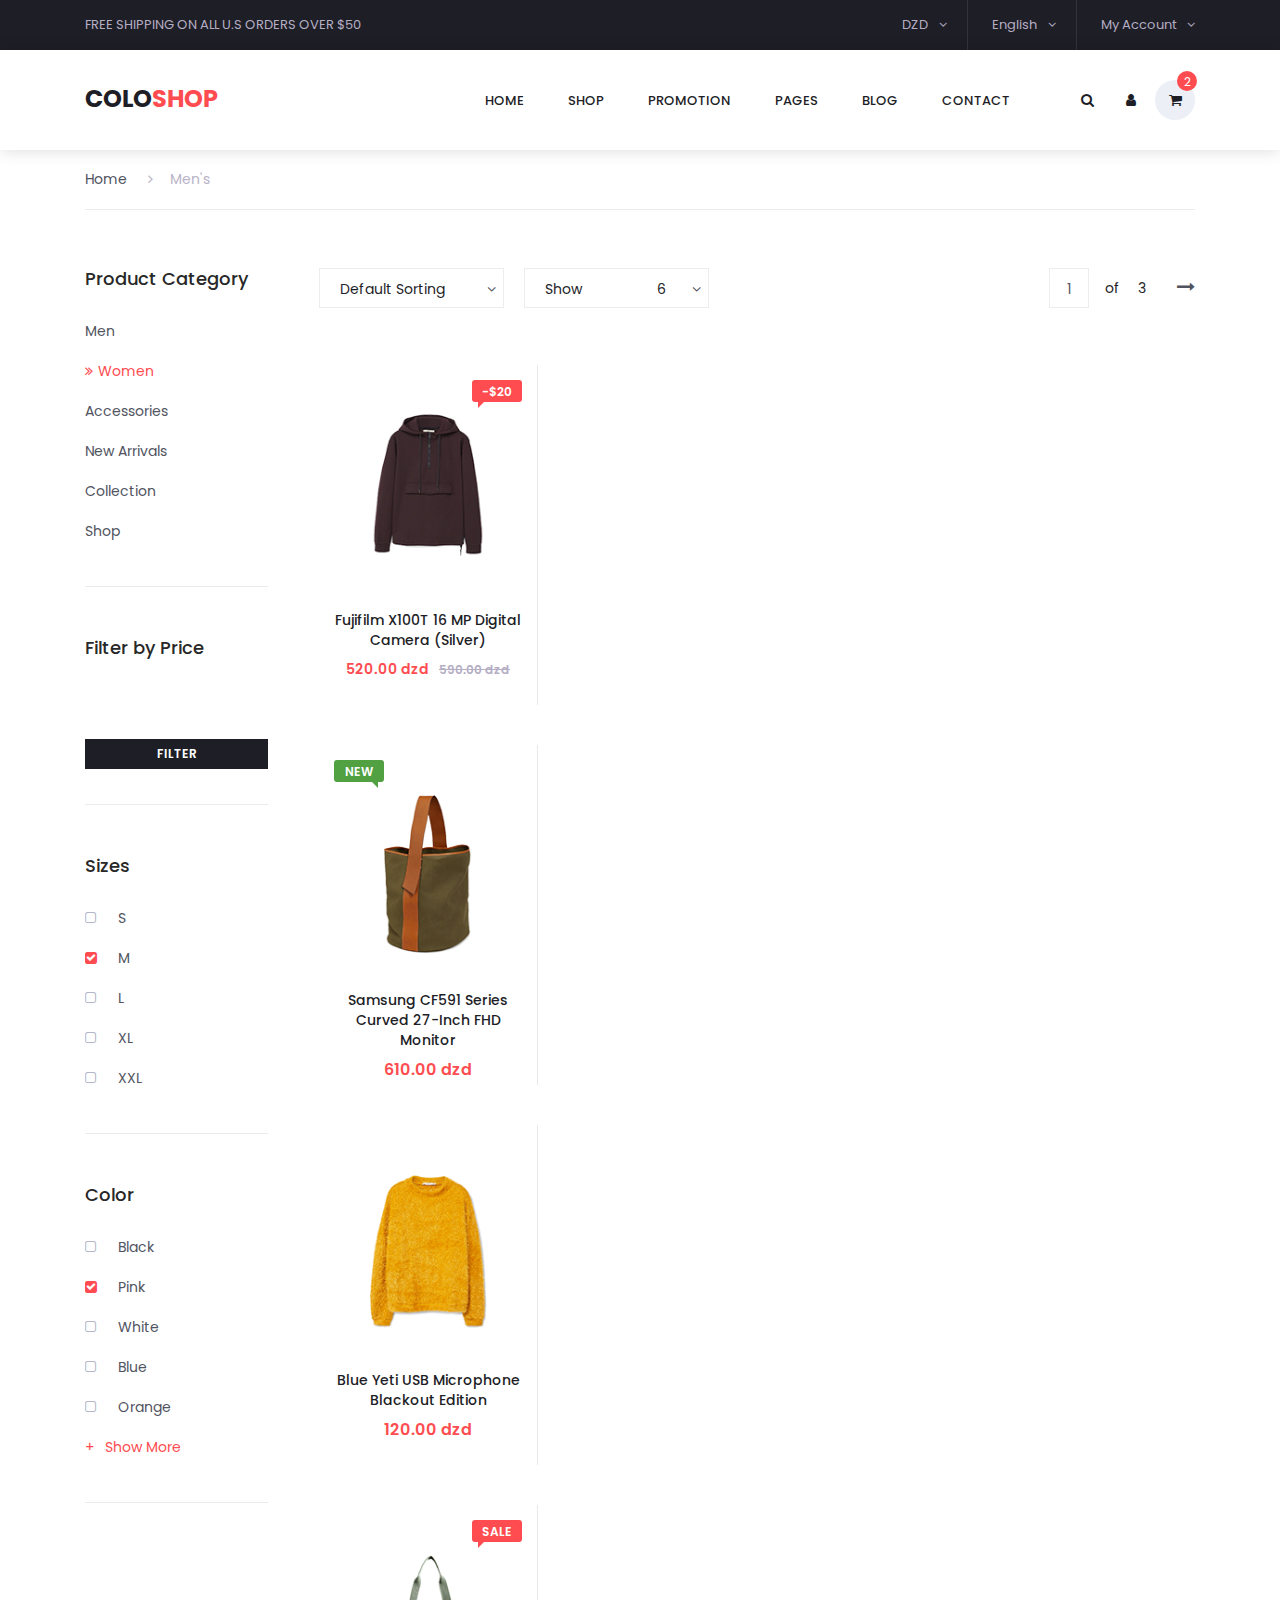
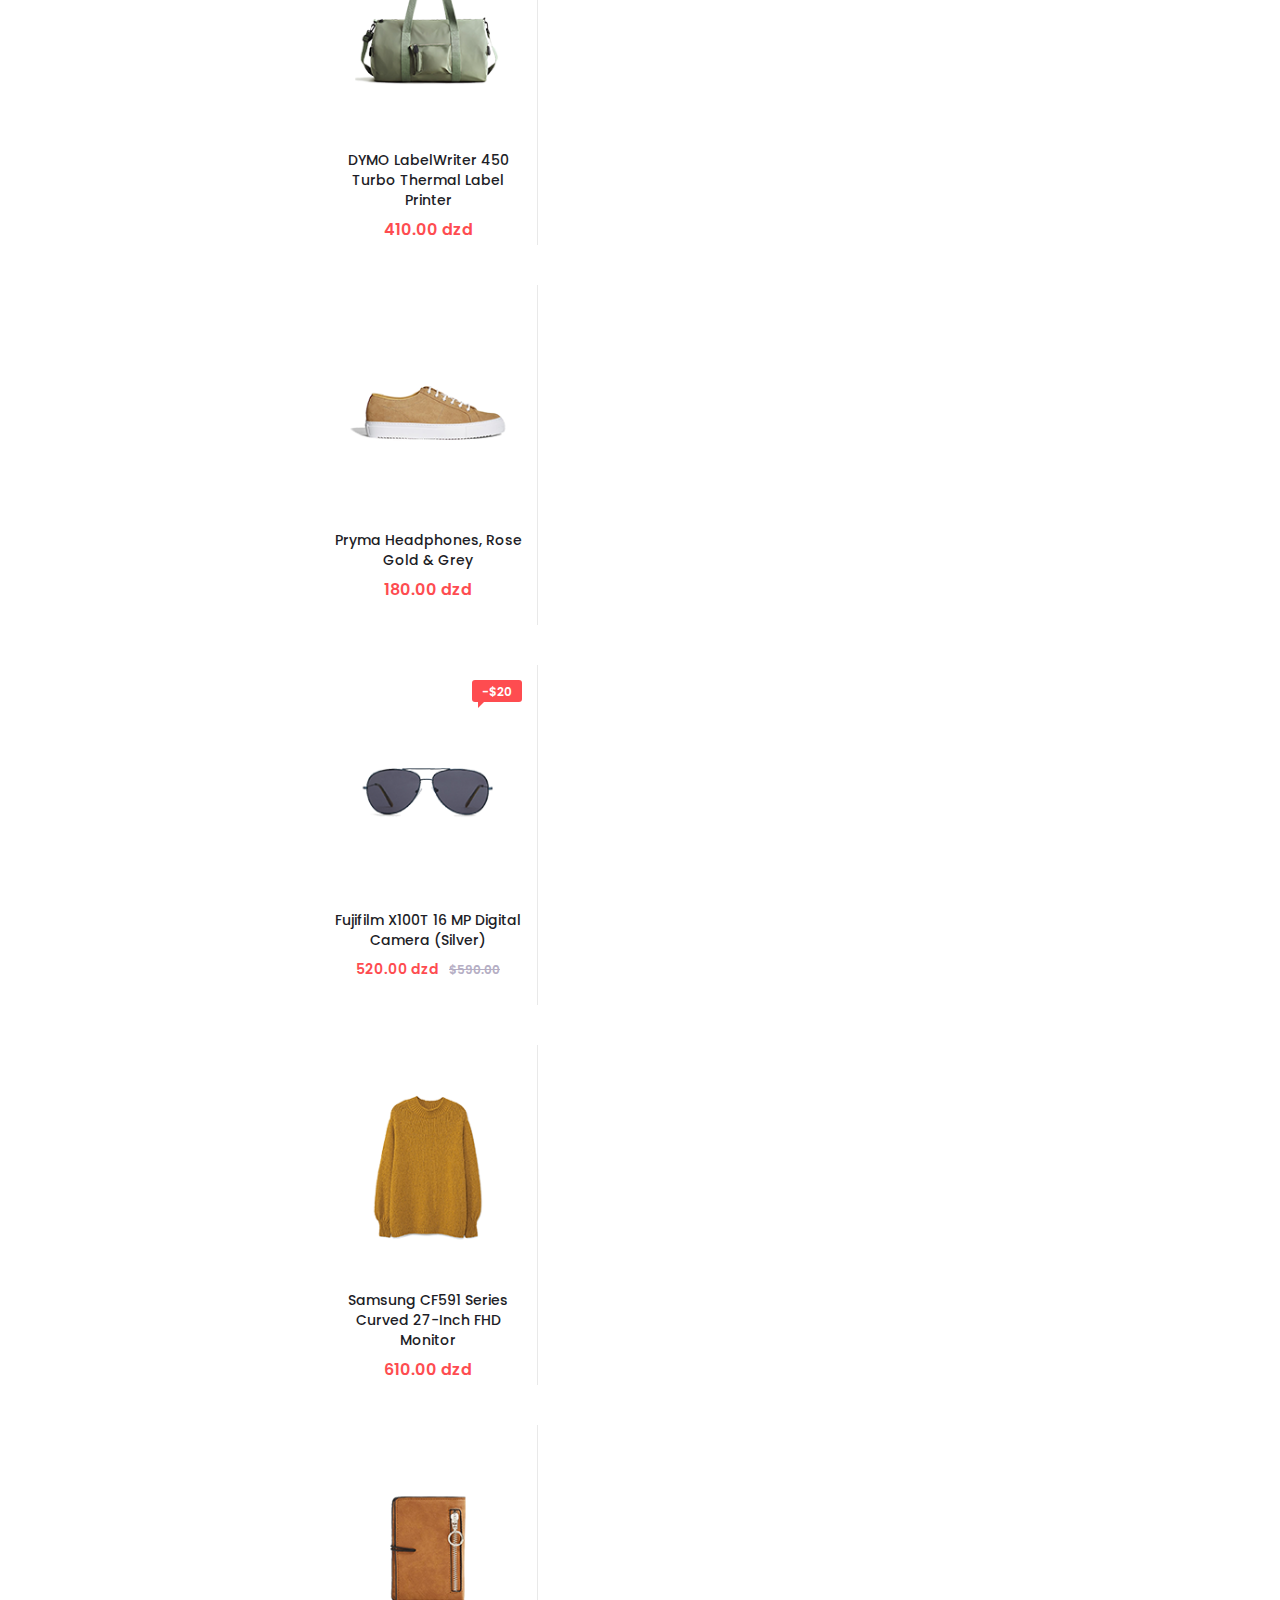
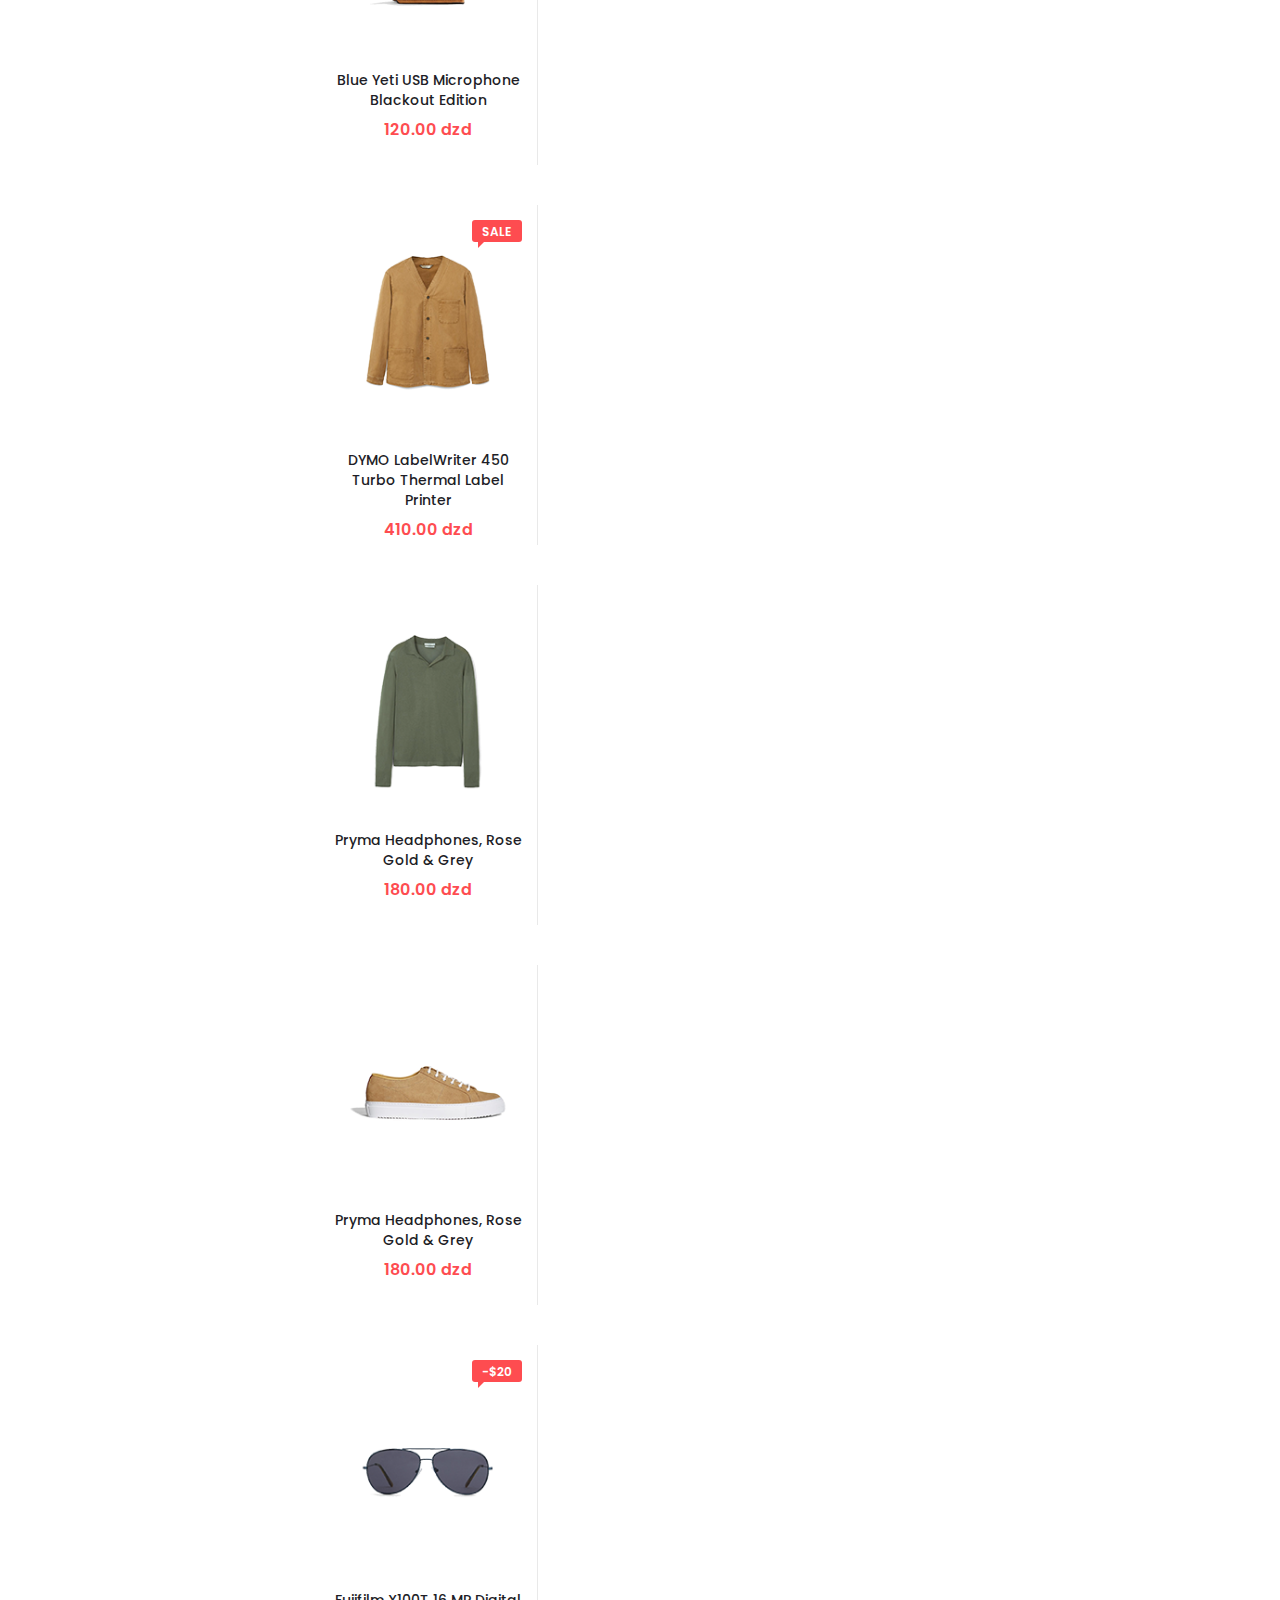
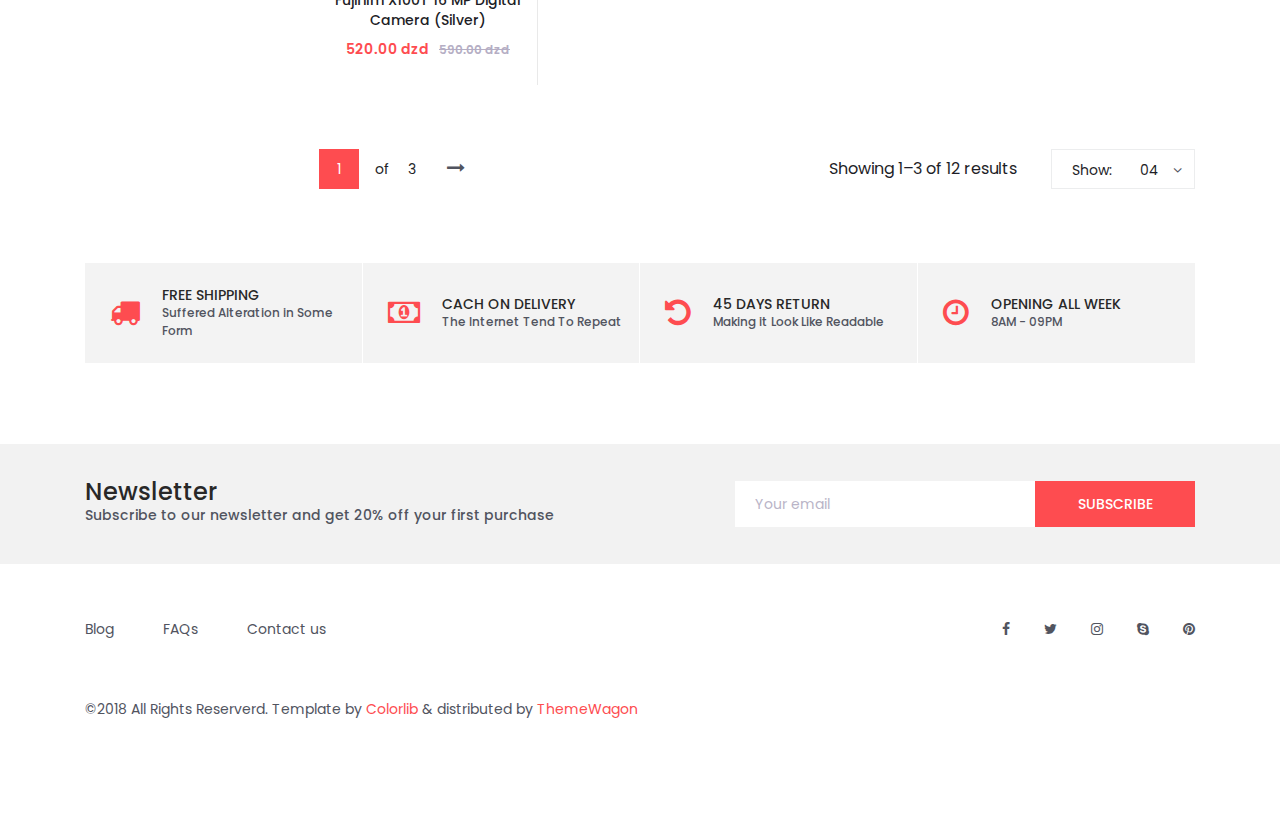
==== coloshop-master/categories.html @ 77fc7e8f "Add files via upload" ====
<!DOCTYPE html>
<html lang="en">
<head>
<title>Colo Shop Categories</title>
<meta charset="utf-8">
<meta http-equiv="X-UA-Compatible" content="IE=edge">
<meta name="description" content="Colo Shop Template">
<meta name="viewport" content="width=device-width, initial-scale=1">
<link rel="stylesheet" type="text/css" href="styles/bootstrap4/bootstrap.min.css">
<link href="plugins/font-awesome-4.7.0/css/font-awesome.min.css" rel="stylesheet" type="text/css">
<link rel="stylesheet" type="text/css" href="plugins/OwlCarousel2-2.2.1/owl.carousel.css">
<link rel="stylesheet" type="text/css" href="plugins/OwlCarousel2-2.2.1/owl.theme.default.css">
<link rel="stylesheet" type="text/css" href="plugins/OwlCarousel2-2.2.1/animate.css">
<link rel="stylesheet" type="text/css" href="plugins/jquery-ui-1.12.1.custom/jquery-ui.css">
<link rel="stylesheet" type="text/css" href="styles/categories_styles.css">
<link rel="stylesheet" type="text/css" href="styles/categories_responsive.css">
</head>

<body>

<div class="super_container">

	<!-- Header -->

	<header class="header trans_300">

		<!-- Top Navigation -->

		<div class="top_nav">
			<div class="container">
				<div class="row">
					<div class="col-md-6">
						<div class="top_nav_left">free shipping on all u.s orders over $50</div>
					</div>
					<div class="col-md-6 text-right">
						<div class="top_nav_right">
							<ul class="top_nav_menu">

								<!-- Currency / Language / My Account -->

								<li class="currency">
									<a href="#">
										dzd
										<i class="fa fa-angle-down"></i>
									</a>
									<ul class="currency_selection">
										<li><a href="#">cad</a></li>
										<li><a href="#">aud</a></li>
										<li><a href="#">eur</a></li>
										<li><a href="#">gbp</a></li>
										<li><a href="#">USD</a></li>
									</ul>
								</li>
								<li class="language">
									<a href="#">
										English
										<i class="fa fa-angle-down"></i>
									</a>
									<ul class="language_selection">
										<li><a href="#">French</a></li>
										<li><a href="#">Italian</a></li>
										<li><a href="#">German</a></li>
										<li><a href="#">Spanish</a></li>
									</ul>
								</li>
								<li class="account">
									<a href="#">
										My Account
										<i class="fa fa-angle-down"></i>
									</a>
									<ul class="account_selection">
										<li><a href="#"><i class="fa fa-sign-in" aria-hidden="true"></i>Sign In</a></li>
										<li><a href="#"><i class="fa fa-user-plus" aria-hidden="true"></i>Register</a></li>
									</ul>
								</li>
							</ul>
						</div>
					</div>
				</div>
			</div>
		</div>

		<!-- Main Navigation -->

		<div class="main_nav_container">
			<div class="container">
				<div class="row">
					<div class="col-lg-12 text-right">
						<div class="logo_container">
							<a href="#">colo<span>shop</span></a>
						</div>
						<nav class="navbar">
							<ul class="navbar_menu">
								<li><a href="index.html">home</a></li>
								<li><a href="#">shop</a></li>
								<li><a href="#">promotion</a></li>
								<li><a href="#">pages</a></li>
								<li><a href="#">blog</a></li>
								<li><a href="contact.html">contact</a></li>
							</ul>
							<ul class="navbar_user">
								<li><a href="#"><i class="fa fa-search" aria-hidden="true"></i></a></li>
								<li><a href="#"><i class="fa fa-user" aria-hidden="true"></i></a></li>
								<li class="checkout">
									<a href="#">
										<i class="fa fa-shopping-cart" aria-hidden="true"></i>
										<span id="checkout_items" class="checkout_items">2</span>
									</a>
								</li>
							</ul>
							<div class="hamburger_container">
								<i class="fa fa-bars" aria-hidden="true"></i>
							</div>
						</nav>
					</div>
				</div>
			</div>
		</div>

	</header>

	<div class="fs_menu_overlay"></div>

	<!-- Hamburger Menu -->

	<div class="hamburger_menu">
		<div class="hamburger_close"><i class="fa fa-times" aria-hidden="true"></i></div>
		<div class="hamburger_menu_content text-right">
			<ul class="menu_top_nav">
				<li class="menu_item has-children">
					<a href="#">
						usd
						<i class="fa fa-angle-down"></i>
					</a>
					<ul class="menu_selection">
						<li><a href="#">cad</a></li>
						<li><a href="#">aud</a></li>
						<li><a href="#">eur</a></li>
						<li><a href="#">gbp</a></li>
					</ul>
				</li>
				<li class="menu_item has-children">
					<a href="#">
						English
						<i class="fa fa-angle-down"></i>
					</a>
					<ul class="menu_selection">
						<li><a href="#">French</a></li>
						<li><a href="#">Italian</a></li>
						<li><a href="#">German</a></li>
						<li><a href="#">Spanish</a></li>
					</ul>
				</li>
				<li class="menu_item has-children">
					<a href="#">
						My Account
						<i class="fa fa-angle-down"></i>
					</a>
					<ul class="menu_selection">
						<li><a href="#"><i class="fa fa-sign-in" aria-hidden="true"></i>Sign In</a></li>
						<li><a href="#"><i class="fa fa-user-plus" aria-hidden="true"></i>Register</a></li>
					</ul>
				</li>
				<li class="menu_item"><a href="#">home</a></li>
				<li class="menu_item"><a href="#">shop</a></li>
				<li class="menu_item"><a href="#">promotion</a></li>
				<li class="menu_item"><a href="#">pages</a></li>
				<li class="menu_item"><a href="#">blog</a></li>
				<li class="menu_item"><a href="#">contact</a></li>
			</ul>
		</div>
	</div>

	<div class="container product_section_container">
		<div class="row">
			<div class="col product_section clearfix">

				<!-- Breadcrumbs -->

				<div class="breadcrumbs d-flex flex-row align-items-center">
					<ul>
						<li><a href="index.html">Home</a></li>
						<li class="active"><a href="index.html"><i class="fa fa-angle-right" aria-hidden="true"></i>Men's</a></li>
					</ul>
				</div>

				<!-- Sidebar -->

				<div class="sidebar">
					<div class="sidebar_section">
						<div class="sidebar_title">
							<h5>Product Category</h5>
						</div>
						<ul class="sidebar_categories">
							<li><a href="#">Men</a></li>
							<li class="active"><a href="#"><span><i class="fa fa-angle-double-right" aria-hidden="true"></i></span>Women</a></li>
							<li><a href="#">Accessories</a></li>
							<li><a href="#">New Arrivals</a></li>
							<li><a href="#">Collection</a></li>
							<li><a href="#">Shop</a></li>
						</ul>
					</div>

					<!-- Price Range Filtering -->
					<div class="sidebar_section">
						<div class="sidebar_title">
							<h5>Filter by Price</h5>
						</div>
						<p>
							<input type="text" id="amount" readonly style="border:0; color:#f6931f; font-weight:bold;">
						</p>
						<div id="slider-range"></div>
						<div class="filter_button"><span>filter</span></div>
					</div>

					<!-- Sizes -->
					<div class="sidebar_section">
						<div class="sidebar_title">
							<h5>Sizes</h5>
						</div>
						<ul class="checkboxes">
							<li><i class="fa fa-square-o" aria-hidden="true"></i><span>S</span></li>
							<li class="active"><i class="fa fa-square" aria-hidden="true"></i><span>M</span></li>
							<li><i class="fa fa-square-o" aria-hidden="true"></i><span>L</span></li>
							<li><i class="fa fa-square-o" aria-hidden="true"></i><span>XL</span></li>
							<li><i class="fa fa-square-o" aria-hidden="true"></i><span>XXL</span></li>
						</ul>
					</div>

					<!-- Color -->
					<div class="sidebar_section">
						<div class="sidebar_title">
							<h5>Color</h5>
						</div>
						<ul class="checkboxes">
							<li><i class="fa fa-square-o" aria-hidden="true"></i><span>Black</span></li>
							<li class="active"><i class="fa fa-square" aria-hidden="true"></i><span>Pink</span></li>
							<li><i class="fa fa-square-o" aria-hidden="true"></i><span>White</span></li>
							<li><i class="fa fa-square-o" aria-hidden="true"></i><span>Blue</span></li>
							<li><i class="fa fa-square-o" aria-hidden="true"></i><span>Orange</span></li>
							<li><i class="fa fa-square-o" aria-hidden="true"></i><span>White</span></li>
							<li><i class="fa fa-square-o" aria-hidden="true"></i><span>Blue</span></li>
							<li><i class="fa fa-square-o" aria-hidden="true"></i><span>Orange</span></li>
							<li><i class="fa fa-square-o" aria-hidden="true"></i><span>White</span></li>
							<li><i class="fa fa-square-o" aria-hidden="true"></i><span>Blue</span></li>
							<li><i class="fa fa-square-o" aria-hidden="true"></i><span>Orange</span></li>
						</ul>
						<div class="show_more">
							<span><span>+</span>Show More</span>
						</div>
					</div>

				</div>

				<!-- Main Content -->

				<div class="main_content">

					<!-- Products -->

					<div class="products_iso">
						<div class="row">
							<div class="col">

								<!-- Product Sorting -->

								<div class="product_sorting_container product_sorting_container_top">
									<ul class="product_sorting">
										<li>
											<span class="type_sorting_text">Default Sorting</span>
											<i class="fa fa-angle-down"></i>
											<ul class="sorting_type">
												<li class="type_sorting_btn" data-isotope-option='{ "sortBy": "original-order" }'><span>Default Sorting</span></li>
												<li class="type_sorting_btn" data-isotope-option='{ "sortBy": "price" }'><span>Price</span></li>
												<li class="type_sorting_btn" data-isotope-option='{ "sortBy": "name" }'><span>Product Name</span></li>
											</ul>
										</li>
										<li>
											<span>Show</span>
											<span class="num_sorting_text">6</span>
											<i class="fa fa-angle-down"></i>
											<ul class="sorting_num">
												<li class="num_sorting_btn"><span>6</span></li>
												<li class="num_sorting_btn"><span>12</span></li>
												<li class="num_sorting_btn"><span>24</span></li>
											</ul>
										</li>
									</ul>
									<div class="pages d-flex flex-row align-items-center">
										<div class="page_current">
											<span>1</span>
											<ul class="page_selection">
												<li><a href="#">1</a></li>
												<li><a href="#">2</a></li>
												<li><a href="#">3</a></li>
											</ul>
										</div>
										<div class="page_total"><span>of</span> 3</div>
										<div id="next_page" class="page_next"><a href="#"><i class="fa fa-long-arrow-right" aria-hidden="true"></i></a></div>
									</div>

								</div>

								<!-- Product Grid -->

								<div class="product-grid">

									<!-- Product 1 -->

									<div class="product-item men">
										<div class="product discount product_filter">
											<div class="product_image">
												<img src="images/product_1.png" alt="">
											</div>
											<div class="favorite favorite_left"></div>
											<div class="product_bubble product_bubble_right product_bubble_red d-flex flex-column align-items-center"><span>-$20</span></div>
											<div class="product_info">
												<h6 class="product_name"><a href="single.html">Fujifilm X100T 16 MP Digital Camera (Silver)</a></h6>
												<div class="product_price">520.00 dzd<span>590.00 dzd</span></div>
											</div>
										</div>
										<div class="red_button add_to_cart_button"><a href="#">add to cart</a></div>
									</div>

									<!-- Product 2 -->

									<div class="product-item women">
										<div class="product product_filter">
											<div class="product_image">
												<img src="images/product_2.png" alt="">
											</div>
											<div class="favorite"></div>
											<div class="product_bubble product_bubble_left product_bubble_green d-flex flex-column align-items-center"><span>new</span></div>
											<div class="product_info">
												<h6 class="product_name"><a href="single.html">Samsung CF591 Series Curved 27-Inch FHD Monitor</a></h6>
												<div class="product_price">610.00 dzd</div>
											</div>
										</div>
										<div class="red_button add_to_cart_button"><a href="#">add to cart</a></div>
									</div>

									<!-- Product 3 -->

									<div class="product-item women">
										<div class="product product_filter">
											<div class="product_image">
												<img src="images/product_3.png" alt="">
											</div>
											<div class="favorite"></div>
											<div class="product_info">
												<h6 class="product_name"><a href="single.html">Blue Yeti USB Microphone Blackout Edition</a></h6>
												<div class="product_price">120.00 dzd</div>
											</div>
										</div>
										<div class="red_button add_to_cart_button"><a href="#">add to cart</a></div>
									</div>

									<!-- Product 4 -->

									<div class="product-item accessories">
										<div class="product product_filter">
											<div class="product_image">
												<img src="images/product_4.png" alt="">
											</div>
											<div class="product_bubble product_bubble_right product_bubble_red d-flex flex-column align-items-center"><span>sale</span></div>
											<div class="favorite favorite_left"></div>
											<div class="product_info">
												<h6 class="product_name"><a href="single.html">DYMO LabelWriter 450 Turbo Thermal Label Printer</a></h6>
												<div class="product_price">410.00 dzd</div>
											</div>
										</div>
										<div class="red_button add_to_cart_button"><a href="#">add to cart</a></div>
									</div>

									<!-- Product 5 -->

									<div class="product-item women men">
										<div class="product product_filter">
											<div class="product_image">
												<img src="images/product_5.png" alt="">
											</div>
											<div class="favorite"></div>
											<div class="product_info">
												<h6 class="product_name"><a href="single.html">Pryma Headphones, Rose Gold & Grey</a></h6>
												<div class="product_price">180.00 dzd</div>
											</div>
										</div>
										<div class="red_button add_to_cart_button"><a href="#">add to cart</a></div>
									</div>

									<!-- Product 6 -->

									<div class="product-item accessories">
										<div class="product discount product_filter">
											<div class="product_image">
												<img src="images/product_6.png" alt="">
											</div>
											<div class="favorite favorite_left"></div>
											<div class="product_bubble product_bubble_right product_bubble_red d-flex flex-column align-items-center"><span>-$20</span></div>
											<div class="product_info">
												<h6 class="product_name"><a href="single.html">Fujifilm X100T 16 MP Digital Camera (Silver)</a></h6>
												<div class="product_price">520.00 dzd<span>$590.00</span></div>
											</div>
										</div>
										<div class="red_button add_to_cart_button"><a href="#">add to cart</a></div>
									</div>

									<!-- Product 7 -->

									<div class="product-item women">
										<div class="product product_filter">
											<div class="product_image">
												<img src="images/product_7.png" alt="">
											</div>
											<div class="favorite"></div>
											<div class="product_info">
												<h6 class="product_name"><a href="single.html">Samsung CF591 Series Curved 27-Inch FHD Monitor</a></h6>
												<div class="product_price">610.00 dzd</div>
											</div>
										</div>
										<div class="red_button add_to_cart_button"><a href="#">add to cart</a></div>
									</div>

									<!-- Product 8 -->

									<div class="product-item accessories">
										<div class="product product_filter">
											<div class="product_image">
												<img src="images/product_8.png" alt="">
											</div>
											<div class="favorite"></div>
											<div class="product_info">
												<h6 class="product_name"><a href="single.html">Blue Yeti USB Microphone Blackout Edition</a></h6>
												<div class="product_price">120.00 dzd</div>
											</div>
										</div>
										<div class="red_button add_to_cart_button"><a href="#">add to cart</a></div>
									</div>

									<!-- Product 9 -->

									<div class="product-item men">
										<div class="product product_filter">
											<div class="product_image">
												<img src="images/product_9.png" alt="">
											</div>
											<div class="product_bubble product_bubble_right product_bubble_red d-flex flex-column align-items-center"><span>sale</span></div>
											<div class="favorite favorite_left"></div>
											<div class="product_info">
												<h6 class="product_name"><a href="single.html">DYMO LabelWriter 450 Turbo Thermal Label Printer</a></h6>
												<div class="product_price">410.00 dzd</div>
											</div>
										</div>
										<div class="red_button add_to_cart_button"><a href="#">add to cart</a></div>
									</div>

									<!-- Product 10 -->

									<div class="product-item men">
										<div class="product product_filter">
											<div class="product_image">
												<img src="images/product_10.png" alt="">
											</div>
											<div class="favorite"></div>
											<div class="product_info">
												<h6 class="product_name"><a href="single.html">Pryma Headphones, Rose Gold & Grey</a></h6>
												<div class="product_price">180.00 dzd</div>
											</div>
										</div>
										<div class="red_button add_to_cart_button"><a href="#">add to cart</a></div>
									</div>

									<!-- Product 11 -->

									<div class="product-item women men">
										<div class="product product_filter">
											<div class="product_image">
												<img src="images/product_5.png" alt="">
											</div>
											<div class="favorite"></div>
											<div class="product_info">
												<h6 class="product_name"><a href="single.html">Pryma Headphones, Rose Gold & Grey</a></h6>
												<div class="product_price">180.00 dzd</div>
											</div>
										</div>
										<div class="red_button add_to_cart_button"><a href="#">add to cart</a></div>
									</div>

									<!-- Product 12 -->

									<div class="product-item accessories">
										<div class="product discount product_filter">
											<div class="product_image">
												<img src="images/product_6.png" alt="">
											</div>
											<div class="favorite favorite_left"></div>
											<div class="product_bubble product_bubble_right product_bubble_red d-flex flex-column align-items-center"><span>-$20</span></div>
											<div class="product_info">
												<h6 class="product_name"><a href="single.html">Fujifilm X100T 16 MP Digital Camera (Silver)</a></h6>
												<div class="product_price">520.00 dzd<span>590.00 dzd</span></div>
											</div>
										</div>
										<div class="red_button add_to_cart_button"><a href="#">add to cart</a></div>
									</div>
								</div>

								<!-- Product Sorting -->

								<div class="product_sorting_container product_sorting_container_bottom clearfix">
									<ul class="product_sorting">
										<li>
											<span>Show:</span>
											<span class="num_sorting_text">04</span>
											<i class="fa fa-angle-down"></i>
											<ul class="sorting_num">
												<li class="num_sorting_btn"><span>01</span></li>
												<li class="num_sorting_btn"><span>02</span></li>
												<li class="num_sorting_btn"><span>03</span></li>
												<li class="num_sorting_btn"><span>04</span></li>
											</ul>
										</li>
									</ul>
									<span class="showing_results">Showing 1–3 of 12 results</span>
									<div class="pages d-flex flex-row align-items-center">
										<div class="page_current">
											<span>1</span>
											<ul class="page_selection">
												<li><a href="#">1</a></li>
												<li><a href="#">2</a></li>
												<li><a href="#">3</a></li>
											</ul>
										</div>
										<div class="page_total"><span>of</span> 3</div>
										<div id="next_page_1" class="page_next"><a href="#"><i class="fa fa-long-arrow-right" aria-hidden="true"></i></a></div>
									</div>

								</div>

							</div>
						</div>
					</div>
				</div>
			</div>
		</div>
	</div>

	<!-- Benefit -->

	<div class="benefit">
		<div class="container">
			<div class="row benefit_row">
				<div class="col-lg-3 benefit_col">
					<div class="benefit_item d-flex flex-row align-items-center">
						<div class="benefit_icon"><i class="fa fa-truck" aria-hidden="true"></i></div>
						<div class="benefit_content">
							<h6>free shipping</h6>
							<p>Suffered Alteration in Some Form</p>
						</div>
					</div>
				</div>
				<div class="col-lg-3 benefit_col">
					<div class="benefit_item d-flex flex-row align-items-center">
						<div class="benefit_icon"><i class="fa fa-money" aria-hidden="true"></i></div>
						<div class="benefit_content">
							<h6>cach on delivery</h6>
							<p>The Internet Tend To Repeat</p>
						</div>
					</div>
				</div>
				<div class="col-lg-3 benefit_col">
					<div class="benefit_item d-flex flex-row align-items-center">
						<div class="benefit_icon"><i class="fa fa-undo" aria-hidden="true"></i></div>
						<div class="benefit_content">
							<h6>45 days return</h6>
							<p>Making it Look Like Readable</p>
						</div>
					</div>
				</div>
				<div class="col-lg-3 benefit_col">
					<div class="benefit_item d-flex flex-row align-items-center">
						<div class="benefit_icon"><i class="fa fa-clock-o" aria-hidden="true"></i></div>
						<div class="benefit_content">
							<h6>opening all week</h6>
							<p>8AM - 09PM</p>
						</div>
					</div>
				</div>
			</div>
		</div>
	</div>

	<!-- Newsletter -->

	<div class="newsletter">
		<div class="container">
			<div class="row">
				<div class="col-lg-6">
					<div class="newsletter_text d-flex flex-column justify-content-center align-items-lg-start align-items-md-center text-center">
						<h4>Newsletter</h4>
						<p>Subscribe to our newsletter and get 20% off your first purchase</p>
					</div>
				</div>
				<div class="col-lg-6">
					<div class="newsletter_form d-flex flex-md-row flex-column flex-xs-column align-items-center justify-content-lg-end justify-content-center">
						<input id="newsletter_email" type="email" placeholder="Your email" required="required" data-error="Valid email is required.">
						<button id="newsletter_submit" type="submit" class="newsletter_submit_btn trans_300" value="Submit">subscribe</button>
					</div>
				</div>
			</div>
		</div>
	</div>

	<!-- Footer -->

	<footer class="footer">
		<div class="container">
			<div class="row">
				<div class="col-lg-6">
					<div class="footer_nav_container d-flex flex-sm-row flex-column align-items-center justify-content-lg-start justify-content-center text-center">
						<ul class="footer_nav">
							<li><a href="#">Blog</a></li>
							<li><a href="#">FAQs</a></li>
							<li><a href="contact.html">Contact us</a></li>
						</ul>
					</div>
				</div>
				<div class="col-lg-6">
					<div class="footer_social d-flex flex-row align-items-center justify-content-lg-end justify-content-center">
						<ul>
							<li><a href="#"><i class="fa fa-facebook" aria-hidden="true"></i></a></li>
							<li><a href="#"><i class="fa fa-twitter" aria-hidden="true"></i></a></li>
							<li><a href="#"><i class="fa fa-instagram" aria-hidden="true"></i></a></li>
							<li><a href="#"><i class="fa fa-skype" aria-hidden="true"></i></a></li>
							<li><a href="#"><i class="fa fa-pinterest" aria-hidden="true"></i></a></li>
						</ul>
					</div>
				</div>
			</div>
			<div class="row">
				<div class="col-lg-12">
					<div class="footer_nav_container">
						<div class="cr">©2018 All Rights Reserverd. Template by <a href="#">Colorlib</a> &amp; distributed by <a href="https://themewagon.com">ThemeWagon</a></div>
					</div>
				</div>
			</div>
		</div>
	</footer>

</div>

<script src="js/jquery-3.2.1.min.js"></script>
<script src="styles/bootstrap4/popper.js"></script>
<script src="styles/bootstrap4/bootstrap.min.js"></script>
<script src="plugins/Isotope/isotope.pkgd.min.js"></script>
<script src="plugins/OwlCarousel2-2.2.1/owl.carousel.js"></script>
<script src="plugins/easing/easing.js"></script>
<script src="plugins/jquery-ui-1.12.1.custom/jquery-ui.js"></script>
<script src="js/categories_custom.js"></script>
</body>

</html>
---- coloshop-master/styles/categories_styles.css ----
@charset "utf-8";
/* CSS Document */

/******************************

COLOR PALETTE




[Table of Contents]

1. Fonts
2. Body and some general stuff
3. Home
	3.1 Currency
	3.2 Language
	3.3 Account
	3.4 Main Navigation
	3.5 Hamburger Menu
	3.6 Logo
4. Products
	4.1 Product Sorting
5. Breadcrumbs
6. Sidebar
7. Main Content
8. Benefit
9. Newsletter
10. Footer



******************************/

/***********
1. Fonts
***********/

@import url('https://fonts.googleapis.com/css?family=Poppins:400,500,600,700,900');

/*********************************
2. Body and some general stuff
*********************************/

*
{
	margin: 0;
	padding: 0;
}
body
{
	font-family: 'Poppins', sans-serif;
	font-size: 14px;
	line-height: 23px;
	font-weight: 400;
	background: #FFFFFF;
	color: #1e1e27;
}
div
{
	display: block;
	position: relative;
	-webkit-box-sizing: border-box;
    -moz-box-sizing: border-box;
    box-sizing: border-box;
}
ul
{
	list-style: none;
	margin-bottom: 0px;
}
p
{
	font-family: 'Poppins', sans-serif;
	font-size: 14px;
	line-height: 1.7;
	font-weight: 500;
	color: #989898;
	-webkit-font-smoothing: antialiased;
	-webkit-text-shadow: rgba(0,0,0,.01) 0 0 1px;
	text-shadow: rgba(0,0,0,.01) 0 0 1px;
}
p a
{
	display: inline;
	position: relative;
	color: inherit;
	border-bottom: solid 2px #fde0db;
	-webkit-transition: all 200ms ease;
	-moz-transition: all 200ms ease;
	-ms-transition: all 200ms ease;
	-o-transition: all 200ms ease;
	transition: all 200ms ease;
}
a, a:hover, a:visited, a:active, a:link
{
	text-decoration: none;
	-webkit-font-smoothing: antialiased;
	-webkit-text-shadow: rgba(0,0,0,.01) 0 0 1px;
	text-shadow: rgba(0,0,0,.01) 0 0 1px;
}
p a:active
{
	position: relative;
	color: #FF6347;
}
p a:hover
{
	color: #FF6347;
	background: #fde0db;
}
p a:hover::after
{
	opacity: 0.2;
}
::selection
{
	background: #fde0db;
	color: #FF6347;
}
p::selection
{
	background: #fde0db;
}
h1{font-size: 72px;}
h2{font-size: 40px;}
h3{font-size: 28px;}
h4{font-size: 24px;}
h5{font-size: 16px;}
h6{font-size: 14px;}
h1, h2, h3, h4, h5, h6
{
	font-family: 'Poppins', sans-serif;
	color: #282828;
	-webkit-font-smoothing: antialiased;
	-webkit-text-shadow: rgba(0,0,0,.01) 0 0 1px;
	text-shadow: rgba(0,0,0,.01) 0 0 1px;
}
h1::selection,
h2::selection,
h3::selection,
h4::selection,
h5::selection,
h6::selection
{

}
::-webkit-input-placeholder
{
	font-size: 16px !important;
	font-weight: 500;
	color: #777777 !important;
}
:-moz-placeholder /* older Firefox*/
{
	font-size: 16px !important;
	font-weight: 500;
	color: #777777 !important;
}
::-moz-placeholder /* Firefox 19+ */
{
	font-size: 16px !important;
	font-weight: 500;
	color: #777777 !important;
}
:-ms-input-placeholder
{
	font-size: 16px !important;
	font-weight: 500;
	color: #777777 !important;
}
::input-placeholder
{
	font-size: 16px !important;
	font-weight: 500;
	color: #777777 !important;
}
.form-control
{
	color: #db5246;
}
section
{
	display: block;
	position: relative;
	box-sizing: border-box;
}
.clear
{
	clear: both;
}
.clearfix::before, .clearfix::after
{
	content: "";
	display: table;
}
.clearfix::after
{
	clear: both;
}
.clearfix
{
	zoom: 1;
}
.float_left
{
	float: left;
}
.float_right
{
	float: right;
}
.trans_200
{
	-webkit-transition: all 200ms ease;
	-moz-transition: all 200ms ease;
	-ms-transition: all 200ms ease;
	-o-transition: all 200ms ease;
	transition: all 200ms ease;
}
.trans_300
{
	-webkit-transition: all 300ms ease;
	-moz-transition: all 300ms ease;
	-ms-transition: all 300ms ease;
	-o-transition: all 300ms ease;
	transition: all 300ms ease;
}
.trans_400
{
	-webkit-transition: all 400ms ease;
	-moz-transition: all 400ms ease;
	-ms-transition: all 400ms ease;
	-o-transition: all 400ms ease;
	transition: all 400ms ease;
}
.trans_500
{
	-webkit-transition: all 500ms ease;
	-moz-transition: all 500ms ease;
	-ms-transition: all 500ms ease;
	-o-transition: all 500ms ease;
	transition: all 500ms ease;
}
.fill_height
{
	height: 100%;
}
.super_container
{
	width: 100%;
	overflow: hidden;
}

/*********************************
3. Home
*********************************/

.header
{
	position: fixed;
	top: 0;
	left: 0;
	width: 100%;
	background: #FFFFFF;
	z-index: 10;
}
.top_nav
{
	width: 100%;
	height: 50px;
	background: #1e1e27;
}
.top_nav_left
{
	height: 50px;
	line-height: 50px;
	font-size: 13px;
	color: #b5aec4;
	text-transform: uppercase;
}

/*********************************
3.1 Currency
*********************************/

.currency
{
	display: inline-block;
	position: relative;
	min-width: 50px;
	border-right: solid 1px #33333b;
	padding-right: 20px;
	padding-left: 20px;
	text-align: center;
	vertical-align: middle;
	background: #1e1e27;
}
.currency > a
{
	display: block;
	color: #b5aec4;
	font-weight: 400;
	height: 50px;
	line-height: 50px;
	font-size: 13px;
	text-transform: uppercase;
}
.currency > a > i
{
	margin-left: 8px;
}
.currency:hover .currency_selection
{
	visibility: visible;
	opacity: 1;
	top: 100%;
}
.currency_selection
{
	display: block;
	position: absolute;
	right: 0;
	top: 120%;
	margin: 0;
	width: 100%;
	background: #FFFFFF;
	visibility: hidden;
	opacity: 0;
	z-index: 1;
	box-shadow: 0 0 25px rgba(63, 78, 100, 0.15);
	-webkit-transition: opacity 0.3s ease;
	-moz-transition: opacity 0.3s ease;
	-ms-transition: opacity 0.3s ease;
	-o-transition: opacity 0.3s ease;
	transition: all 0.3s ease;
}
.currency_selection li
{
	padding-left: 10px;
	padding-right: 10px;
	line-height: 50px;
}
.currency_selection li a
{
	display: block;
	color: #232530;
	border-bottom: solid 1px #dddddd;
	font-size: 13px;
	text-transform: uppercase;
	-webkit-transition: opacity 0.3s ease;
	-moz-transition: opacity 0.3s ease;
	-ms-transition: opacity 0.3s ease;
	-o-transition: opacity 0.3s ease;
	transition: all 0.3s ease;
}
.currency_selection li a:hover
{
	color: #b5aec4;
}
.currency_selection li:last-child a
{
	border-bottom: none;
}

/*********************************
3.2 Language
*********************************/

.language
{
	display: inline-block;
	position: relative;
	min-width: 50px;
	border-right: solid 1px #33333b;
	padding-right: 20px;
	padding-left: 20px;
	text-align: center;
	vertical-align: middle;
	background: #1e1e27;
}
.language > a
{
	display: block;
	color: #b5aec4;
	font-weight: 400;
	height: 50px;
	line-height: 50px;
	font-size: 13px;
}
.language > a > i
{
	margin-left: 8px;
}
.language:hover .language_selection
{
	visibility: visible;
	opacity: 1;
	top: 100%;
}
.language_selection
{
	display: block;
	position: absolute;
	right: 0;
	top: 120%;
	margin: 0;
	width: 100%;
	background: #FFFFFF;
	visibility: hidden;
	opacity: 0;
	z-index: 1;
	box-shadow: 0 0 25px rgba(63, 78, 100, 0.15);
	-webkit-transition: opacity 0.3s ease;
	-moz-transition: opacity 0.3s ease;
	-ms-transition: opacity 0.3s ease;
	-o-transition: opacity 0.3s ease;
	transition: all 0.3s ease;
}
.language_selection li
{
	padding-left: 10px;
	padding-right: 10px;
	line-height: 50px;
}
.language_selection li a
{
	display: block;
	color: #232530;
	border-bottom: solid 1px #dddddd;
	font-size: 13px;
	-webkit-transition: opacity 0.3s ease;
	-moz-transition: opacity 0.3s ease;
	-ms-transition: opacity 0.3s ease;
	-o-transition: opacity 0.3s ease;
	transition: all 0.3s ease;
}
.language_selection li a:hover
{
	color: #b5aec4;
}
.language_selection li:last-child a
{
	border-bottom: none;
}

/*********************************
3.3 Account
*********************************/

.account
{
	display: inline-block;
	position: relative;
	min-width: 50px;
	padding-left: 20px;
	text-align: center;
	vertical-align: middle;
	background: #1e1e27;
}
.account > a
{
	display: block;
	color: #b5aec4;
	font-weight: 400;
	height: 50px;
	line-height: 50px;
	font-size: 13px;
}
.account > a > i
{
	margin-left: 8px;
}
.account:hover .account_selection
{
	visibility: visible;
	opacity: 1;
	top: 100%;
}
.account_selection
{
	display: block;
	position: absolute;
	right: 0;
	top: 120%;
	margin: 0;
	width: 100%;
	background: #FFFFFF;
	visibility: hidden;
	opacity: 0;
	z-index: 1;
	box-shadow: 0 0 25px rgba(63, 78, 100, 0.15);
	-webkit-transition: opacity 0.3s ease;
	-moz-transition: opacity 0.3s ease;
	-ms-transition: opacity 0.3s ease;
	-o-transition: opacity 0.3s ease;
	transition: all 0.3s ease;
}
.account_selection li
{
	padding-left: 10px;
	padding-right: 10px;
	line-height: 50px;
}
.account_selection li a
{
	display: block;
	color: #232530;
	border-bottom: solid 1px #dddddd;
	font-size: 14px;
	-webkit-transition: all 0.3s ease;
	-moz-transition: all 0.3s ease;
	-ms-transition: all 0.3s ease;
	-o-transition: all 0.3s ease;
	transition: all 0.3s ease;
}
.account_selection li a:hover
{
	color: #b5aec4;
}
.account_selection li:last-child a
{
	border-bottom: none;
}
.account_selection li a i
{
	margin-right: 10px;
}

/*********************************
3.4 Main Navigation
*********************************/

.main_nav_container
{
	width: 100%;
	background: #FFFFFF;
	box-shadow: 0 0 16px rgba(0, 0, 0, 0.15);
}
.navbar
{
	width: auto;
	height: 100px;
	float: right;
	padding-left: 0px;
	padding-right: 0px;
}
.navbar_menu li
{
	display: inline-block;
}
.navbar_menu li a
{
	display: block;
	color: #1e1e27;
	font-size: 13px;
	font-weight: 500;
	text-transform: uppercase;
	padding: 20px;
	-webkit-transition: color 0.3s ease;
	-moz-transition: color 0.3s ease;
	-ms-transition: color 0.3s ease;
	-o-transition: color 0.3s ease;
	transition: color 0.3s ease;
}
.navbar_menu li a:hover
{
	color: #b5aec4;
}
.navbar_user
{
	margin-left: 37px;
}
.navbar_user li
{
	display: inline-block;
	text-align: center;
}
.navbar_user li a
{
	display: -webkit-box;
	display: -moz-box;
	display: -ms-flexbox;
	display: -webkit-flex;
	display: flex;
	flex-direction: column;
	justify-content: center;
	align-items: center;
	position: relative;
	width: 40px;
	height: 40px;
	color: #1e1e27;
	-webkit-transition: color 0.3s ease;
	-moz-transition: color 0.3s ease;
	-ms-transition: color 0.3s ease;
	-o-transition: color 0.3s ease;
	transition: color 0.3s ease;
}
.navbar_user li a:hover
{
	color: #b5aec4;
}
.checkout a
{
	background: #eceff6;
	border-radius: 50%;
}
.checkout_items
{
	display: -webkit-box;
	display: -moz-box;
	display: -ms-flexbox;
	display: -webkit-flex;
	display: flex;
	flex-direction: column;
	justify-content: center;
	align-items: center;
	position: absolute;
	top: -9px;
	left: 22px;
	width: 20px;
	height: 20px;
	border-radius: 50%;
	background: #fe4c50;
	font-size: 12px;
	color: #FFFFFF;
}

/*********************************
3.5 Hamburger Menu
*********************************/

.hamburger_container
{
	display: none;
	margin-left: 40px;
}
.hamburger_container i
{
	font-size: 24px;
	color: #1e1e27;
	-webkit-transition: all 300ms ease;
	-moz-transition: all 300ms ease;
	-ms-transition: all 300ms ease;
	-o-transition: all 300ms ease;
	transition: all 300ms ease;
}
.hamburger_container:hover i
{
	color: #b5aec4;
}
.hamburger_menu
{
	position: fixed;
	top: 0;
	right: -400px;
	width: 400px;
	height: 100vh;
	background: rgba(255,255,255,0.95);
	z-index: 10;
	-webkit-transition: all 300ms ease;
	-moz-transition: all 300ms ease;
	-ms-transition: all 300ms ease;
	-o-transition: all 300ms ease;
	transition: all 300ms ease;
}
.hamburger_menu.active
{
	right: 0;
}
.fs_menu_overlay
{
	position: fixed;
	top: 0;
	left: 0;
	width: 100vw;
	height: 100vh;
	z-index: 9;
	background: rgba(255,255,255,0);
	pointer-events: none;
	-webkit-transition: all 200ms ease;
	-moz-transition: all 200ms ease;
	-ms-transition: all 200ms ease;
	-o-transition: all 200ms ease;
	transition: all 200ms ease;
}
.hamburger_close
{
	position: absolute;
	top: 26px;
	right: 10px;
	padding: 10px;
	z-index: 1;
}
.hamburger_close i
{
	font-size: 24px;
	color: #1e1e27;
	-webkit-transition: all 300ms ease;
	-moz-transition: all 300ms ease;
	-ms-transition: all 300ms ease;
	-o-transition: all 300ms ease;
	transition: all 300ms ease;
}
.hamburger_close:hover i
{
	color: #b5aec4;
}
.hamburger_menu_content
{
	padding-top: 100px;
	width: 100%;
	height: 100%;
	padding-right: 20px;
}
.menu_item
{
	display: block;
	position: relative;
	border-bottom: solid 1px #b5aec4;
	vertical-align: middle;
}
.menu_item > a
{
	display: block;
	color: #1e1e27;
	font-weight: 500;
	height: 50px;
	line-height: 50px;
	font-size: 14px;
	text-transform: uppercase;
}
.menu_item > a:hover
{
	color: #b5aec4;
}
.menu_item > a > i
{
	margin-left: 8px;
}
.menu_item.active .menu_selection
{
	display: block;
	visibility: visible;
	opacity: 1;
}
.menu_selection
{
	margin: 0;
	width: 100%;
	max-height: 0;
	overflow: hidden;
	z-index: 1;
	-webkit-transition: all 0.3s ease;
	-moz-transition: all 0.3s ease;
	-ms-transition: all 0.3s ease;
	-o-transition: all 0.3s ease;
	transition: all 0.3s ease;
}
.menu_selection li
{
	padding-left: 10px;
	padding-right: 10px;
	line-height: 50px;
}
.menu_selection li a
{
	display: block;
	color: #232530;
	border-bottom: solid 1px #dddddd;
	font-size: 13px;
	text-transform: uppercase;
	-webkit-transition: opacity 0.3s ease;
	-moz-transition: opacity 0.3s ease;
	-ms-transition: opacity 0.3s ease;
	-o-transition: opacity 0.3s ease;
	transition: all 0.3s ease;
}
.menu_selection li a i
{
	margin-right: 5px;
}
.menu_selection li a:hover
{
	color: #b5aec4;
}
.menu_selection li:last-child a
{
	border-bottom: none;
}

/*********************************
3.6 Logo
*********************************/

.logo_container
{
	position: absolute;
	top: 50%;
	-webkit-transform: translateY(-50%);
	-moz-transform: translateY(-50%);
	-ms-transform: translateY(-50%);
	-o-transform: translateY(-50%);
	transform: translateY(-50%);
	left: 15px;
}
.logo_container a
{
	font-size: 24px;
	color: #1e1e27;
	font-weight: 700;
	text-transform: uppercase;
}
.logo_container a span
{
	color: #fe4c50;
}
.red_button
{
	display: -webkit-inline-box;
	display: -moz-inline-box;
	display: -ms-inline-flexbox;
	display: -webkit-inline-flex;
	display: inline-flex;
	flex-direction: column;
	justify-content: center;
	align-items: center;
	width: auto;
	height: 40px;
	background: #fe4c50;
	border-radius: 3px;
	-webkit-transition: all 0.3s ease;
	-moz-transition: all 0.3s ease;
	-ms-transition: all 0.3s ease;
	-o-transition: all 0.3s ease;
	transition: all 0.3s ease;
}
.red_button:hover
{
	background: #FE7C7F !important;
}
.red_button a
{
	display: block;
	color: #FFFFFF;
	text-transform: uppercase;
	font-size: 14px;
	font-weight: 500;
	text-align: center;
	line-height: 40px;
	width: 100%;
}
.shop_now_button
{
	width: 140px;
	margin-top: 32px;
}

/*********************************
4. Products
*********************************/

.products_iso
{
	width: 100%;
}
.section_title
{
	display: inline-block;
	text-align: center;
}
.section_title h2
{
	display: inline-block;
}
.section_title::after
{
	display: block;
	position: absolute;
	top: calc(100% + 13px);
	left: 50%;
	-webkit-transform: translateX(-50%);
	-moz-transform: translateX(-50%);
	-ms-transform: translateX(-50%);
	-o-transform: translateX(-50%);
	transform: translateX(-50%);
	width: 60px;
	height: 5px;
	background: #fe4c50;
	content: '';
}

/*********************************
4.1 Product Sorting
*********************************/

.product_sorting_container_bottom
{
	margin-top: 24px;
}
.product_sorting_container_bottom .product_sorting
{
	float: right;
}
.product_sorting
{
	display: inline-block;
}
.product_sorting > li
{
	display: inline-block;
	position: relative;
	width: 185px;
	height: 40px;
	line-height: 40px;
	cursor: pointer;
	border: solid 1px #ecedee;
	padding-left: 20px;
	padding-right: 7px;
	margin-right: 16px;
}
.product_sorting_container_bottom .product_sorting > li
{
	width: 144px;
	margin-right: 0px;
	padding-right: 12px;
}
.product_sorting_container_bottom .product_sorting li span:nth-child(2)
{
	margin-left: 24px;
}
.product_sorting li i
{
	float: right;
	line-height: 40px;
	color: #51545f;
}
.product_sorting li ul
{
	display: block;
	position: absolute;
	right: 0;
	top: 120%;
	margin: 0;
	width: 100%;
	background: #FFFFFF;
	visibility: hidden;
	opacity: 0;
	z-index: 1;
	box-shadow: 0 15px 25px rgba(63, 78, 100, 0.15);
	-webkit-transition: opacity 0.3s ease;
	-moz-transition: opacity 0.3s ease;
	-ms-transition: opacity 0.3s ease;
	-o-transition: opacity 0.3s ease;
	transition: all 0.3s ease;
}
.product_sorting > li:hover ul
{
	visibility: visible;
	opacity: 1;
	top: calc(100% + 1px);
}
.product_sorting li ul li
{
	display: block;
	text-align: center;
	padding-left: 10px;
	padding-right: 10px;
}
.product_sorting li ul li span
{
	display: block;
	height: 40px;
	line-height: 40px;
	border-bottom: solid 1px #dddddd;
	color: #51545f;
	-webkit-transition: opacity 0.3s ease;
	-moz-transition: opacity 0.3s ease;
	-ms-transition: opacity 0.3s ease;
	-o-transition: opacity 0.3s ease;
	transition: all 0.3s ease;
}
.product_sorting li ul li span:hover
{
	color: #b5aec4;
}
.product_sorting li ul li:last-child span
{
	border-bottom: none;
}
.product_sorting li span:nth-child(2)
{
	margin-left: 71px;
}
.pages
{
	display: inline-block;
	float: right;
}
.product_sorting_container_bottom .pages
{
	float: left;
}
.page_current
{
	display: inline-block;
	position: relative;
	width: 40px;
	height: 40px;
	line-height: 40px;
	cursor: pointer;
	text-align: center;
	border: solid 1px #ecedee;
	margin-right: 16px;
}
.product_sorting_container_bottom .pages .page_current
{
	background: #fe4c50;
	border: none;
}
.page_current span
{
	color: #51545f;
}
.product_sorting_container_bottom .pages .page_current span
{
	color: #FFFFFF;
}
.page_selection
{
	display: block;
	position: absolute;
	right: 0;
	top: 120%;
	margin: 0;
	width: 100%;
	background: #FFFFFF;
	visibility: hidden;
	opacity: 0;
	z-index: 1;
	box-shadow: 0 15px 25px rgba(63, 78, 100, 0.15);
	-webkit-transition: opacity 0.3s ease;
	-moz-transition: opacity 0.3s ease;
	-ms-transition: opacity 0.3s ease;
	-o-transition: opacity 0.3s ease;
	transition: all 0.3s ease;
}
.page_selection li
{
	display: block;
	text-align: center;
	padding-left: 10px;
	padding-right: 10px;
}
.page_selection li a
{
	display: block;
	height: 40px;
	line-height: 40px;
	border-bottom: solid 1px #dddddd;
	color: #51545f;
	-webkit-transition: opacity 0.3s ease;
	-moz-transition: opacity 0.3s ease;
	-ms-transition: opacity 0.3s ease;
	-o-transition: opacity 0.3s ease;
	transition: all 0.3s ease;
}
.page_selection li a:hover
{
	color: #b5aec4;
}
.page_current:hover .page_selection
{
	visibility: visible;
	opacity: 1;
	top: calc(100% + 1px);
}
.page_total
{
	display: inline-block;
	line-height: 40px;
	margin-right: 31px;
}
.page_total span
{
	margin-right: 14px;
}
.page_next
{
	display: inline-block;
	line-height: 40px;
	cursor: pointer;
}
.page_next:hover i
{
	color: #b5aec4;
}
.page_next i
{
	font-size: 18px;
	color: #51545f;
}
.showing_results
{
	font-size: 16px;
	height: 40px;
	line-height: 40px;
	float: right;
	margin-right: 34px;
}

/*********************************
5. Breadcrumbs
*********************************/

.breadcrumbs
{
	width: 100%;
	height: 60px;
	border-bottom: solid 1px #ebebeb;
	margin-bottom: 58px;
}
.breadcrumbs ul li
{
	display: inline-block;
	margin-right: 17px;
}
.breadcrumbs ul li.active a
{
	color: #b9b4c7;
}
.breadcrumbs ul li i
{
	margin-right: 17px;
}
.breadcrumbs ul li a
{
	color: #51545f;
}

/*********************************
6. Sidebar
*********************************/

.product_section_container
{
	margin-top: 150px;
}
.product_section
{

}
.sidebar
{
	float: left;
	width: 200px;
	padding-right: 17px;
}
.sidebar_section
{
	padding-bottom: 35px;
	margin-bottom: 50px;
	border-bottom: solid 1px #ebebeb;
}
.sidebar_title h5
{
	font-size: 18px;
	margin-bottom: 21px;
}
.sidebar_categories li.active a
{
	color: #fe4c50;
}
.sidebar_categories li.active:hover a
{
	color: #fe4c50;
}
.sidebar_categories li a
{
	font-size: 14px;
	line-height: 40px;
	color: #51545f;
}
.sidebar_categories li a:hover
{
	color: #b5aec4;
}
.sidebar_categories li a span
{
	margin-right: 5px;
}
#slider-range
{
	margin-left: 7px !important;
}
#amount
{
	margin-top: 8px;
	color: #1e1e27 !important;
	font-size: 16px !important;
	font-weight: 500 !important;
}
.filter_button
{
	width: 100%;
	height: 30px;
	background: #1e1e27;
	text-align: center;
	margin-top: 25px;
	cursor: pointer;
	-webkit-transition: all 0.3s ease;
	-moz-transition: all 0.3s ease;
	-ms-transition: all 0.3s ease;
	-o-transition: all 0.3s ease;
	transition: all 0.3s ease;
}
.filter_button:hover
{
	background: #34343f;
}
.filter_button span
{
	font-size: 12px;
	font-weight: 600;
	text-transform: uppercase;
	line-height: 30px;
	color: #FFFFFF;
}
.checkboxes li
{
	height: 40px;
	line-height: 40px;
}
.checkboxes li.active i
{
	color: #fe4c50;
	margin-right: 21px;
}
.checkboxes li.active i::after
{
	display: block;
	position: absolute;
	top: 1px;
	left: 1px;
	font-family: 'FontAwesome';
	font-size: 10px;
	content: '\f00c';
	color: #FFFFFF;
}
.checkboxes
{
	height: 200px;
	overflow: hidden;
}
.checkboxes.active
{
	height: auto;
}
.checkboxes li i
{
	position: relative;
	color: #b3b7c8;
	cursor: pointer;
	margin-right: 22px;
}
.checkboxes li span
{
	font-family: 'Poppins', sans-serif;
	color: #51545f;
}
.show_more
{
	display: inline-block;
	cursor: pointer;
}
.show_more span
{
	height: 40px;
	line-height: 40px;
	color: #fe4c50;
}
.show_more span:first-child
{
	margin-right: 11px;
}

/*********************************
7. Main Content
*********************************/

.main_content
{
	float: left;
	width: calc(100% - 200px);
	padding-left: 34px;
}

.product-grid
{
	width: 100%;
	margin-top: 57px;
}
.product-item
{
	width: 25%;
	height: 380px;
	cursor: pointer;
}
.product-item::after
{
	display: block;
	position: absolute;
	top: 0;
	left: -1px;
	width: calc(100% + 1px);
	height: 100%;
	pointer-events: none;
	content: '';
	border: solid 2px rgba(235,235,235,0);
	border-radius: 3px;
	-webkit-transition: all 0.3s ease;
	-moz-transition: all 0.3s ease;
	-ms-transition: all 0.3s ease;
	-o-transition: all 0.3s ease;
	transition: all 0.3s ease;
}
.product-item:hover::after
{
	box-shadow: 0 25px 29px rgba(63, 78, 100, 0.15);
	border: solid 2px rgba(235,235,235,1);
}
.product
{
	width: 100%;
	height: 340px;
	border-right: solid 1px #e9e9e9;
}
.product_image
{
	width: 100%;
}
.product_image img
{
	width: 100%;
}
.product_info
{
	text-align: center;
	padding-left: 10px;
	padding-right: 10px;
}
.product_name
{
	margin-top: 27px;
}
.product_name a
{
	color: #1e1e27;
	line-height: 20px;
}
.product_name:hover a
{
	color: #b5aec4;
}
.discount .product_info .product_price
{
	font-size: 14px;
}
.product_price
{
	font-size: 16px;
	color: #fe4c50;
	font-weight: 600;
}
.product_price span
{
	font-size: 12px;
	margin-left: 10px;
	color: #b5aec4;
	text-decoration: line-through;
}
.product_bubble
{
	position: absolute;
	top: 15px;
	width: 50px;
	height: 22px;
	border-radius: 3px;
	text-transform: uppercase;
}
.product_bubble span
{
	font-size: 12px;
	font-weight: 600;
	color: #FFFFFF;
}
.product_bubble_right::after
{
	content: ' ';
	position: absolute;
	width: 0;
	height: 0;
	left: 6px;
	right: auto;
	top: auto;
	bottom: -6px;
	border: 6px solid;
}
.product_bubble_left::after
{
	content: ' ';
	position: absolute;
	width: 0;
	height: 0;
	left: auto;
	right: 6px;
	bottom: -6px;
	border: 6px solid;
}
.product_bubble_red::after
{
	border-color: transparent transparent transparent #fe4c50;
}
.product_bubble_left::after
{
	border-color: #51a042 #51a042 transparent transparent;
}
.product_bubble_red
{
	background: #fe4c50;
}
.product_bubble_green
{
	background: #51a042;
}
.product_bubble_left
{
	left: 15px;
}
.product_bubble_right
{
	right: 15px;
}
.add_to_cart_button
{
	width: 100%;
	visibility: hidden;
	opacity: 0;
	-webkit-transition: all 0.3s ease;
	-moz-transition: all 0.3s ease;
	-ms-transition: all 0.3s ease;
	-o-transition: all 0.3s ease;
	transition: all 0.3s ease;
}
.add_to_cart_button a
{
	font-size: 12px;
	font-weight: 600;
}
.product-item:hover .add_to_cart_button
{
	visibility: visible;
	opacity: 1;
}
.favorite
{
	position: absolute;
	top: 15px;
	right: 15px;
	color: #b9b4c7;
	width: 17px;
	height: 17px;
	visibility: hidden;
	opacity: 0;
}
.favorite_left
{
	left: 15px;
}
.favorite.active
{
	visibility: visible;
	opacity: 1;
}
.product-item:hover .favorite
{
	visibility: visible;
	opacity: 1;
}
.favorite.active::after
{
	font-family: 'FontAwesome';
	content:'\f004';
	color: #fe4c50;
}
.favorite::after
{
	font-family: 'FontAwesome';
	content:'\f08a';
}
.favorite:hover::after
{
	color: #fe4c50;
}

/*********************************
8. Benefit
*********************************/

.benefit
{
	margin-top: 74px;
}
.benefit_row
{
	padding-left: 15px;
	padding-right: 15px;
}
.benefit_col
{
	padding-left: 0px;
	padding-right: 0px;
}
.benefit_item
{
	height: 100px;
	background: #f3f3f3;
	border-right: solid 1px #FFFFFF;
	padding-left: 25px;
}
.benefit_col:last-child .benefit_item
{
	border-right: none;
}
.benefit_icon i
{
	font-size: 30px;
	color: #fe4c50;
}
.benefit_content
{
	padding-left: 22px;
}
.benefit_content h6
{
	text-transform: uppercase;
	line-height: 18px;
	font-weight: 500;
	margin-bottom: 0px;
}
.benefit_content p
{
	font-size: 12px;
	line-height: 18px;
	margin-bottom: 0px;
	color: #51545f;
}

/*********************************
9. Newsletter
*********************************/

.newsletter
{
	width: 100%;
	background: #f2f2f2;
	margin-top: 81px;
}
.newsletter_text
{
	height: 120px;
}
.newsletter_text h4
{
	margin-bottom: 0px;
	line-height: 24px;
}
.newsletter_text p
{
	margin-bottom: 0px;
	line-height: 1.7;
	color: #51545f;
}
.newsletter_form
{
	height: 120px;
}
#newsletter_email
{
	width: 300px;
	height: 46px;
	background: #FFFFFF;
	border: none;
	padding-left: 20px;
}
#newsletter_email:focus
{
	border: solid 1px #7f7f7f !important;
	box-shadow: none !important;
}
:focus
{
	outline: none !important;
}
#newsletter_email::-webkit-input-placeholder
{
	font-size: 14px !important;
	font-weight: 400;
	color: #b9b4c7 !important;
}
#newsletter_email:-moz-placeholder /* older Firefox*/
{
	font-size: 14px !important;
	font-weight: 400;
	color: #b9b4c7 !important;
}
#newsletter_email::-moz-placeholder /* Firefox 19+ */
{
	font-size: 14px !important;
	font-weight: 400;
	color: #b9b4c7 !important;
}
#newsletter_email:-ms-input-placeholder
{
	font-size: 14px !important;
	font-weight: 400;
	color: #b9b4c7 !important;
}
#newsletter_email::input-placeholder
{
	font-size: 14px !important;
	font-weight: 400;
	color: #b9b4c7 !important;
}
.newsletter_submit_btn
{
	width: 160px;
	height: 46px;
	border: none;
	background: #fe4c50;
	color: #FFFFFF;
	font-size: 14px;
	font-weight: 500;
	text-transform: uppercase;
	cursor: pointer;
}
.newsletter_submit_btn:hover
{
	background: #FE7C7F;
}

/*********************************
10. Footer
*********************************/

.footer_nav_container
{
	height: 130px;
}
.cr
{
	margin-right: 48px;
}
.footer_nav li
{
	display: inline-block;
	margin-right: 45px;
}
.footer_nav li:last-child
{
	margin-right: 0px;
}
.footer_nav li a, .cr
{
	font-size: 14px;
	color: #51545f;
	line-height: 30px;
	-webkit-transition: all 300ms ease;
	-moz-transition: all 300ms ease;
	-ms-transition: all 300ms ease;
	-o-transition: all 300ms ease;
	transition: all 300ms ease;
}
.footer_nav li a:hover, .cr a, .cr i
{
	color: #fe4c50;
}
.footer_social
{
	height: 130px;
}
.footer_social ul li
{
	display: inline-block;
	margin-right: 10px;
}
.footer_social ul li:last-child
{
	margin-right: 0px;
}
.footer_social ul li a
{
	color: #51545f;
	-webkit-transition: all 300ms ease;
	-moz-transition: all 300ms ease;
	-ms-transition: all 300ms ease;
	-o-transition: all 300ms ease;
	transition: all 300ms ease;
	padding: 10px;
}
.footer_social ul li:last-child a
{
	padding-right: 0px;
}
.footer_social ul li a:hover
{
	color: #fe4c50;
}
---- coloshop-master/styles/categories_responsive.css ----
@charset "utf-8";
/* CSS Document */

/******************************

[Table of Contents]

1. 1600px
2. 1440px
3. 1280px
4. 1199px
5. 1024px
6. 991px
7. 959px
8. 880px
9. 768px
10. 767px
11. 539px
12. 479px
13. 400px

******************************/


@media only screen and (max-width: 1600px)
{
	
}

/************
2. 1440px
************/

@media only screen and (max-width: 1540px)
{
	
}

/************
3. 1380px
************/

@media only screen and (max-width: 1380px)
{
	
}

/************
3. 1280px
************/

@media only screen and (max-width: 1280px)
{
	
}

/************
4. 1199px
************/

@media only screen and (max-width: 1199px)
{
	.product-item
	{
		height: 360px;
	}
	.product
	{
		height: 320px;
	}
}

/************
5. 1024px
************/

@media only screen and (max-width: 1024px)
{
	
}

/************
6. 991px
************/

@media only screen and (max-width: 991px)
{
	h1{font-size: 48px;}
	h2{font-size: 36px;}
	.top_nav
	{
		display: none;
	}
	.navbar_menu
	{
		display: none;
	}
	.hamburger_container
	{
		display: block;
	}
	.product_section_container
	{
		margin-top: 100px;
	}
	.sidebar
	{
		float: none;
		width: 100%;
		padding-right: 0px;
	}
	.filter_button
	{
		width: 150px;
	}
	.main_content
	{
		float: none;
		width: 100%;
		padding-left: 0px;
	}
	.grid-item
	{
		width: 25%;
	}
	.product-item
	{
		width: 33.33333333%;
	}
	.benefit_col
	{
		margin-bottom: 30px;
	}
	.benefit_col:last-child
	{
		margin-bottom: 0px;
	}
	.newsletter_text
	{
		height: auto;
		margin-top: 30px;
	}
	.newsletter_text p
	{
		margin-top: 5px;
	}
	.newsletter_form
	{
		height: auto;
		margin-top: 30px;
		margin-bottom: 40px;
	}
	.footer_nav_container
	{
		height: auto;
		margin-top: 65px;
	}
	.footer_social
	{
		height: auto;
		margin-top: 20px;
		margin-bottom: 65px;
	}
}

/************
7. 959px
************/

@media only screen and (max-width: 959px)
{
	
}

/************
8. 880px
************/

@media only screen and (max-width: 880px)
{
	
}

/************
9. 768px
************/

@media only screen and (max-width: 768px)
{
	
}

/************
10. 767px
************/

@media only screen and (max-width: 767px)
{
	h1{font-size: 36px;}
	h2{font-size: 24px;}
	h6{font-size: 12px;}
	.red_button a
	{
		font-size: 12px;
	}
	.new_arrivals_title
	{
		margin-top: 44px;
	}
	.product_sorting
	{
		display: block;
	}
	.product_sorting > li
	{
		display: block;
		margin-bottom: 15px;
	}
	.pages
	{
		float: none;
	}
	.showing_results
	{
		display: block;
		float: none;
		margin-bottom: 15px;
	}
	.product_sorting_container_bottom .product_sorting
	{
		float: none;
	}
	.product_sorting_container_bottom .pages
	{
		float: none;
	}
	.product-item
	{
		width: 33.333333333333%;
		height: 345px;
	}
	.product
	{
		height: 305px;
	}
	.benefit_col
	{
		margin-bottom: 15px;
	}
	.newsletter_form
	{
		margin-bottom: 40px;
	}
	.newsletter_submit_btn
	{
		margin-top: 15px;
	}
}

/************
11. 575px
************/

@media only screen and (max-width: 575px)
{
	.hamburger_menu
	{
		right: -100%;
		width: 100%;
	}
	.product-item
	{
		width: 50%;
		height: 420px;
	}
	.product
	{
		height: 380px;
	}
	.cr
	{
		display: block;
		margin-right: 0px;
		margin-bottom: 30px;
		font-size: 13px;
	}
	.footer_nav
	{
		margin-bottom: 20px;
	}
	.footer_nav li
	{
		display: block;
		margin-right: 0px;
	}
	.footer_nav li a
	{
		font-size: 13px;
	}
}

/************
11. 539px
************/

@media only screen and (max-width: 539px)
{
	
}

/************
12. 480px
************/

@media only screen and (max-width: 480px)
{
	
}

/************
13. 479px
************/

@media only screen and (max-width: 479px)
{
	.logo_container a
	{
		font-size: 12px;
	}
	.hamburger_container
	{
		margin-left: 25px;
	}
	.hamburger_container i
	{
		font-size: 16px;
	}
	.hamburger_close
	{
		top: 14px;
		right: 4px;
	}
	.hamburger_close i
	{
		font-size: 20px;
	}
	.hamburger_menu_content
	{
		padding-right: 15px;
		padding-top: 70px;
	}
	.menu_item
	{
		border-bottom-color: rgba(181, 174, 196, 0.5);
	}
	.menu_item > a
	{
		font-size: 12px;
		line-height: 35px;
		height: 35px;
	}
	.menu_selection li a
	{
		font-size: 12px;
		line-height: 35px;
		height: 35px;
	}
	.navbar
	{
		height: 70px;
	}
	.navbar_user li a
	{
		width: 30px;
		height: 30px;
		font-size: 12px;
	}
	.checkout_items
	{
		width: 15px;
		height: 15px;
		font-size: 10px;		
	}
	.red_button a
	{
		font-size: 10px;
	}
	.product-item
	{
		width: 100%;
		height: auto;
	}
	.product
	{
		height: auto;
	}
	.product_name a
	{
		font-size: 12px;
	}
	.add_to_cart_button
	{
		margin-top: 20px;
	}
	.section_title::after
	{
	    top: calc(100% + 8px);
	    height: 3px;
	}
	.newsletter_form
	{
		margin-top: 22px;
	}
	.newsletter_text h4
	{
		font-size: 20px;
	}
	.newsletter_text p
	{
		font-size: 13px;
		margin-top: 5px;
	}
	.newsletter_submit_btn
	{
		font-size: 12px;
	}
	#newsletter_email
	{
		height: 40px;
		width: 100%;
		padding-left: 15px;
	}
	.newsletter_submit_btn
	{
		height: 36px;
		width: 130px;
	}
	#newsletter_email::-webkit-input-placeholder
	{
		font-size: 12px !important;
		padding-left: 0px;
	}
	#newsletter_email:-moz-placeholder /* older Firefox*/
	{
		font-size: 12px !important;
		padding-left: 0px;
	}
	#newsletter_email::-moz-placeholder /* Firefox 19+ */ 
	{
		font-size: 12px !important;
		padding-left: 0px;
	} 
	#newsletter_email:-ms-input-placeholder
	{ 
		font-size: 12px !important;
		padding-left: 0px;
	}
	#newsletter_email::input-placeholder
	{
		font-size: 12px !important;
		padding-left: 0px;
	}
	.footer_nav_container
	{
		margin-top: 35px;
	}
	.cr
	{
		margin-bottom: 20px;
	}
	.footer_nav
	{
		margin-bottom: 20px;
	}
	.footer_social
	{
		margin-top: 5px;
		margin-bottom: 30px;
	}
}

/************
14. 400px
************/

@media only screen and (max-width: 400px)
{
	
}
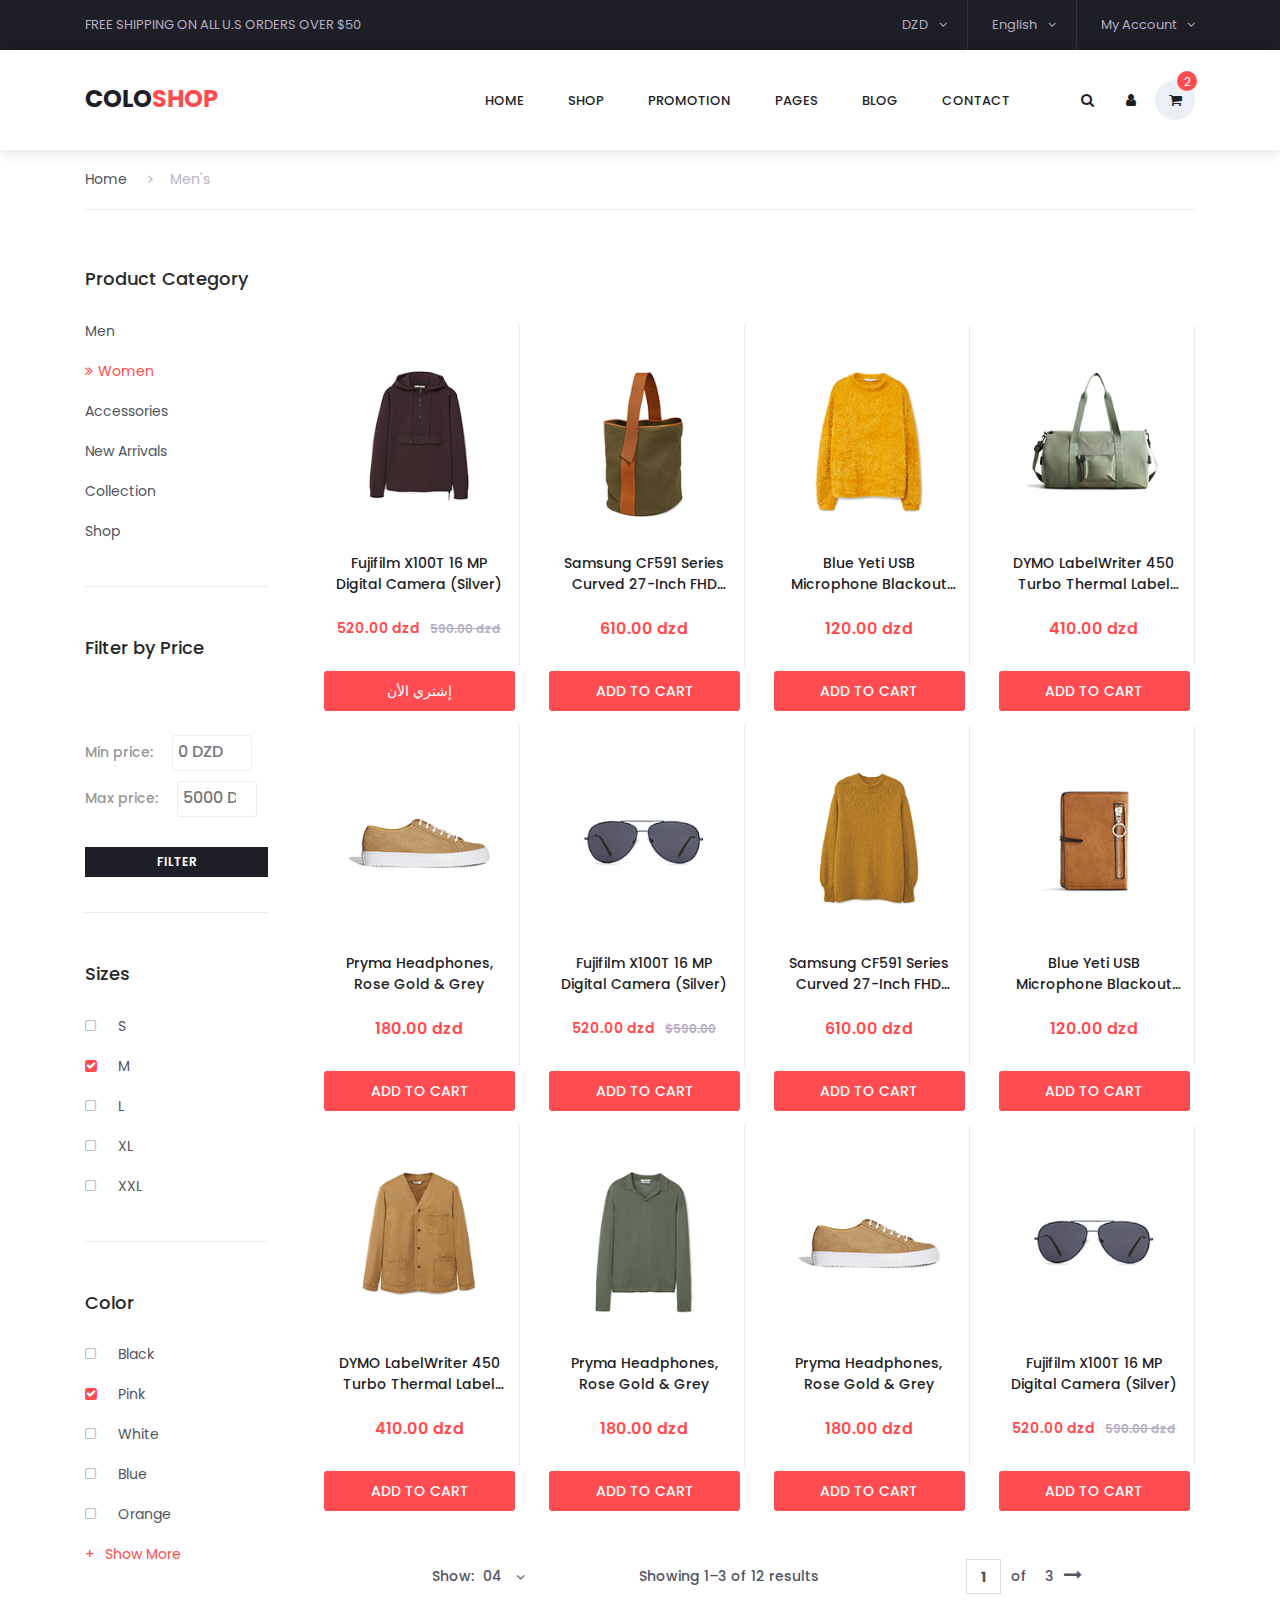
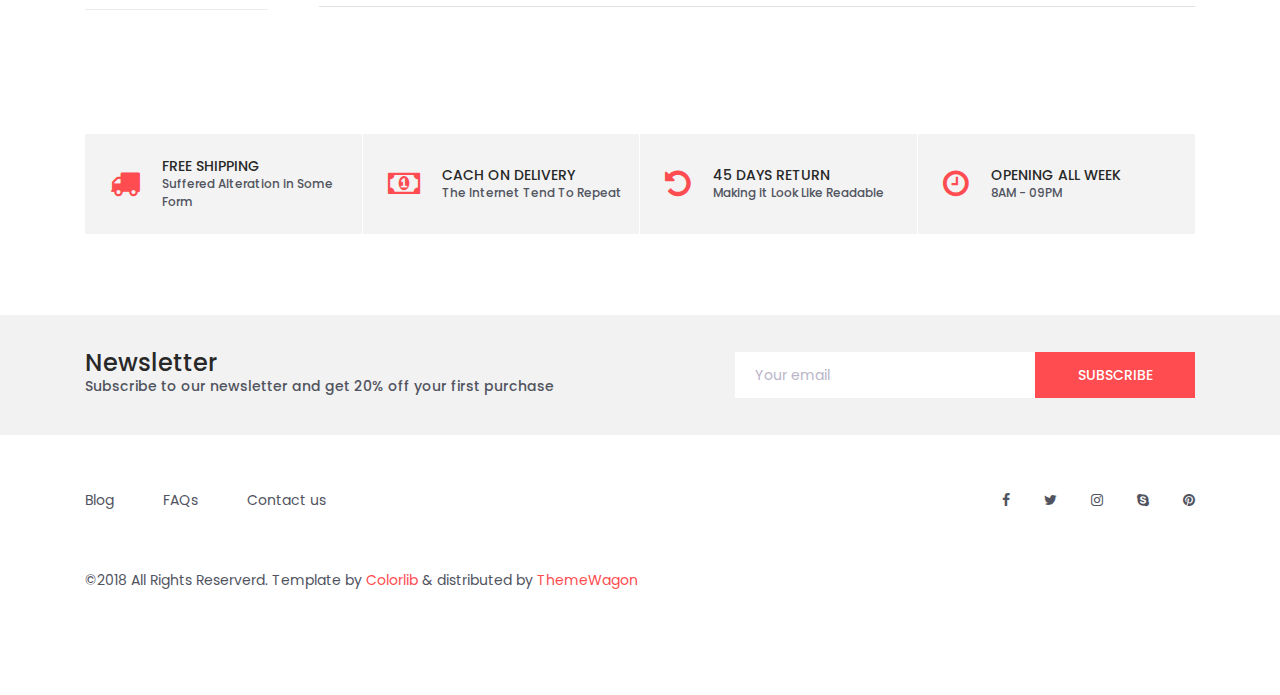
==== commit 00294caf: "Add files via upload" ====
--- a/coloshop-master/categories.html
+++ b/coloshop-master/categories.html
@@ -201,17 +201,25 @@
 						</ul>
 					</div>
 
-					<!-- Price Range Filtering -->
-					<div class="sidebar_section">
-						<div class="sidebar_title">
-							<h5>Filter by Price</h5>
-						</div>
-						<p>
-							<input type="text" id="amount" readonly style="border:0; color:#f6931f; font-weight:bold;">
-						</p>
-						<div id="slider-range"></div>
-						<div class="filter_button"><span>filter</span></div>
-					</div>
+				<!-- Price Range Filtering -->
+<div class="sidebar_section">
+    <div class="sidebar_title">
+        <h5>Filter by Price</h5>
+    </div>
+    <p>
+        <input type="text" id="amount" readonly style="border:0; color:#f6931f; font-weight:bold;">
+    </p>
+    <p>
+        <!-- Input fields for minimum and maximum prices -->
+        <label for="min-price">Min price:</label>
+        <input type="number" id="min-price" placeholder="0 DZD">
+        <label for="max-price">Max price:</label>
+        <input type="number" id="max-price" placeholder="5000 DZD">
+    </p>
+    <div id="slider-range"></div>
+    <div class="filter_button"><span>Filter</span></div>
+</div>
+
 
 					<!-- Sizes -->
 					<div class="sidebar_section">
@@ -262,42 +270,7 @@
 						<div class="row">
 							<div class="col">
 
-								<!-- Product Sorting -->
-
-								<div class="product_sorting_container product_sorting_container_top">
-									<ul class="product_sorting">
-										<li>
-											<span class="type_sorting_text">Default Sorting</span>
-											<i class="fa fa-angle-down"></i>
-											<ul class="sorting_type">
-												<li class="type_sorting_btn" data-isotope-option='{ "sortBy": "original-order" }'><span>Default Sorting</span></li>
-												<li class="type_sorting_btn" data-isotope-option='{ "sortBy": "price" }'><span>Price</span></li>
-												<li class="type_sorting_btn" data-isotope-option='{ "sortBy": "name" }'><span>Product Name</span></li>
-											</ul>
-										</li>
-										<li>
-											<span>Show</span>
-											<span class="num_sorting_text">6</span>
-											<i class="fa fa-angle-down"></i>
-											<ul class="sorting_num">
-												<li class="num_sorting_btn"><span>6</span></li>
-												<li class="num_sorting_btn"><span>12</span></li>
-												<li class="num_sorting_btn"><span>24</span></li>
-											</ul>
-										</li>
-									</ul>
-									<div class="pages d-flex flex-row align-items-center">
-										<div class="page_current">
-											<span>1</span>
-											<ul class="page_selection">
-												<li><a href="#">1</a></li>
-												<li><a href="#">2</a></li>
-												<li><a href="#">3</a></li>
-											</ul>
-										</div>
-										<div class="page_total"><span>of</span> 3</div>
-										<div id="next_page" class="page_next"><a href="#"><i class="fa fa-long-arrow-right" aria-hidden="true"></i></a></div>
-									</div>
+							</div>
 
 								</div>
 
@@ -319,7 +292,7 @@
 												<div class="product_price">520.00 dzd<span>590.00 dzd</span></div>
 											</div>
 										</div>
-										<div class="red_button add_to_cart_button"><a href="#">add to cart</a></div>
+										<div class="red_button add_to_cart_button"><a href="#">إشتري الأن</a></div>
 									</div>
 
 									<!-- Product 2 -->
--- a/coloshop-master/styles/categories_styles.css
+++ b/coloshop-master/styles/categories_styles.css
@@ -64,6 +64,7 @@
     -moz-box-sizing: border-box;
     box-sizing: border-box;
 }
+
 ul
 {
 	list-style: none;
@@ -821,12 +822,12 @@
 	display: -moz-inline-box;
 	display: -ms-inline-flexbox;
 	display: -webkit-inline-flex;
-	display: inline-flex;
-	flex-direction: column;
 	justify-content: center;
 	align-items: center;
+	display: flex;
 	width: auto;
 	height: 40px;
+	margin: 5px;
 	background: #fe4c50;
 	border-radius: 3px;
 	-webkit-transition: all 0.3s ease;
@@ -849,6 +850,7 @@
 	text-align: center;
 	line-height: 40px;
 	width: 100%;
+	
 }
 .shop_now_button
 {
@@ -894,48 +896,21 @@
 4.1 Product Sorting
 *********************************/
 
-.product_sorting_container_bottom
-{
-	margin-top: 24px;
-}
-.product_sorting_container_bottom .product_sorting
-{
-	float: right;
-}
-.product_sorting
-{
-	display: inline-block;
-}
-.product_sorting > li
-{
-	display: inline-block;
-	position: relative;
-	width: 185px;
-	height: 40px;
-	line-height: 40px;
-	cursor: pointer;
-	border: solid 1px #ecedee;
-	padding-left: 20px;
-	padding-right: 7px;
-	margin-right: 16px;
-}
-.product_sorting_container_bottom .product_sorting > li
-{
-	width: 144px;
-	margin-right: 0px;
-	padding-right: 12px;
-}
-.product_sorting_container_bottom .product_sorting li span:nth-child(2)
-{
-	margin-left: 24px;
-}
-.product_sorting li i
-{
-	float: right;
-	line-height: 40px;
-	color: #51545f;
-}
-.product_sorting li ul
+
+#min-price, #max-price {
+    width: 80px;
+    margin: 5px;
+    padding: 5px;
+    border: 1px solid #ecedee;
+    border-radius: 3px;
+}
+
+.sidebar_section p label {
+    margin-right: 10px;
+}
+
+
+.page_selection
 {
 	display: block;
 	position: absolute;
@@ -954,97 +929,6 @@
 	-o-transition: opacity 0.3s ease;
 	transition: all 0.3s ease;
 }
-.product_sorting > li:hover ul
-{
-	visibility: visible;
-	opacity: 1;
-	top: calc(100% + 1px);
-}
-.product_sorting li ul li
-{
-	display: block;
-	text-align: center;
-	padding-left: 10px;
-	padding-right: 10px;
-}
-.product_sorting li ul li span
-{
-	display: block;
-	height: 40px;
-	line-height: 40px;
-	border-bottom: solid 1px #dddddd;
-	color: #51545f;
-	-webkit-transition: opacity 0.3s ease;
-	-moz-transition: opacity 0.3s ease;
-	-ms-transition: opacity 0.3s ease;
-	-o-transition: opacity 0.3s ease;
-	transition: all 0.3s ease;
-}
-.product_sorting li ul li span:hover
-{
-	color: #b5aec4;
-}
-.product_sorting li ul li:last-child span
-{
-	border-bottom: none;
-}
-.product_sorting li span:nth-child(2)
-{
-	margin-left: 71px;
-}
-.pages
-{
-	display: inline-block;
-	float: right;
-}
-.product_sorting_container_bottom .pages
-{
-	float: left;
-}
-.page_current
-{
-	display: inline-block;
-	position: relative;
-	width: 40px;
-	height: 40px;
-	line-height: 40px;
-	cursor: pointer;
-	text-align: center;
-	border: solid 1px #ecedee;
-	margin-right: 16px;
-}
-.product_sorting_container_bottom .pages .page_current
-{
-	background: #fe4c50;
-	border: none;
-}
-.page_current span
-{
-	color: #51545f;
-}
-.product_sorting_container_bottom .pages .page_current span
-{
-	color: #FFFFFF;
-}
-.page_selection
-{
-	display: block;
-	position: absolute;
-	right: 0;
-	top: 120%;
-	margin: 0;
-	width: 100%;
-	background: #FFFFFF;
-	visibility: hidden;
-	opacity: 0;
-	z-index: 1;
-	box-shadow: 0 15px 25px rgba(63, 78, 100, 0.15);
-	-webkit-transition: opacity 0.3s ease;
-	-moz-transition: opacity 0.3s ease;
-	-ms-transition: opacity 0.3s ease;
-	-o-transition: opacity 0.3s ease;
-	transition: all 0.3s ease;
-}
 .page_selection li
 {
 	display: block;
@@ -1288,220 +1172,121 @@
 7. Main Content
 *********************************/
 
-.main_content
-{
-	float: left;
-	width: calc(100% - 200px);
-	padding-left: 34px;
-}
-
-.product-grid
-{
-	width: 100%;
-	margin-top: 57px;
-}
-.product-item
-{
-	width: 25%;
-	height: 380px;
-	cursor: pointer;
-}
-.product-item::after
-{
-	display: block;
-	position: absolute;
-	top: 0;
-	left: -1px;
-	width: calc(100% + 1px);
-	height: 100%;
-	pointer-events: none;
-	content: '';
-	border: solid 2px rgba(235,235,235,0);
-	border-radius: 3px;
-	-webkit-transition: all 0.3s ease;
-	-moz-transition: all 0.3s ease;
-	-ms-transition: all 0.3s ease;
-	-o-transition: all 0.3s ease;
-	transition: all 0.3s ease;
-}
-.product-item:hover::after
-{
-	box-shadow: 0 25px 29px rgba(63, 78, 100, 0.15);
-	border: solid 2px rgba(235,235,235,1);
-}
-.product
-{
-	width: 100%;
-	height: 340px;
-	border-right: solid 1px #e9e9e9;
-}
-.product_image
-{
-	width: 100%;
-}
-.product_image img
-{
-	width: 100%;
-}
-.product_info
-{
-	text-align: center;
-	padding-left: 10px;
-	padding-right: 10px;
-}
-.product_name
-{
-	margin-top: 27px;
-}
-.product_name a
-{
-	color: #1e1e27;
-	line-height: 20px;
-}
-.product_name:hover a
-{
-	color: #b5aec4;
-}
-.discount .product_info .product_price
-{
-	font-size: 14px;
-}
-.product_price
-{
-	font-size: 16px;
-	color: #fe4c50;
-	font-weight: 600;
-}
-.product_price span
-{
-	font-size: 12px;
-	margin-left: 10px;
-	color: #b5aec4;
-	text-decoration: line-through;
-}
-.product_bubble
-{
-	position: absolute;
-	top: 15px;
-	width: 50px;
-	height: 22px;
-	border-radius: 3px;
-	text-transform: uppercase;
-}
-.product_bubble span
-{
-	font-size: 12px;
-	font-weight: 600;
-	color: #FFFFFF;
-}
-.product_bubble_right::after
-{
-	content: ' ';
-	position: absolute;
-	width: 0;
-	height: 0;
-	left: 6px;
-	right: auto;
-	top: auto;
-	bottom: -6px;
-	border: 6px solid;
-}
-.product_bubble_left::after
-{
-	content: ' ';
-	position: absolute;
-	width: 0;
-	height: 0;
-	left: auto;
-	right: 6px;
-	bottom: -6px;
-	border: 6px solid;
-}
-.product_bubble_red::after
-{
-	border-color: transparent transparent transparent #fe4c50;
-}
-.product_bubble_left::after
-{
-	border-color: #51a042 #51a042 transparent transparent;
-}
-.product_bubble_red
-{
-	background: #fe4c50;
-}
-.product_bubble_green
-{
-	background: #51a042;
-}
-.product_bubble_left
-{
-	left: 15px;
-}
-.product_bubble_right
-{
-	right: 15px;
-}
-.add_to_cart_button
-{
-	width: 100%;
-	visibility: hidden;
-	opacity: 0;
-	-webkit-transition: all 0.3s ease;
-	-moz-transition: all 0.3s ease;
-	-ms-transition: all 0.3s ease;
-	-o-transition: all 0.3s ease;
-	transition: all 0.3s ease;
-}
-.add_to_cart_button a
-{
-	font-size: 12px;
-	font-weight: 600;
-}
-.product-item:hover .add_to_cart_button
-{
-	visibility: visible;
-	opacity: 1;
-}
-.favorite
-{
-	position: absolute;
-	top: 15px;
-	right: 15px;
-	color: #b9b4c7;
-	width: 17px;
-	height: 17px;
-	visibility: hidden;
-	opacity: 0;
-}
-.favorite_left
-{
-	left: 15px;
-}
-.favorite.active
-{
-	visibility: visible;
-	opacity: 1;
-}
-.product-item:hover .favorite
-{
-	visibility: visible;
-	opacity: 1;
-}
-.favorite.active::after
-{
-	font-family: 'FontAwesome';
-	content:'\f004';
-	color: #fe4c50;
-}
-.favorite::after
-{
-	font-family: 'FontAwesome';
-	content:'\f08a';
-}
-.favorite:hover::after
-{
-	color: #fe4c50;
-}
+.main_content {
+    float: left;
+    width: calc(100% - 200px);
+    padding-left: 34px;
+}
+
+.product-grid {
+    display: flex; /* Use flexbox for horizontal alignment */
+    flex-wrap: wrap; /* Allow items to wrap to the next line if they exceed the width */
+    width: 100%;
+    margin-top: 57px;
+    justify-content: space-between; /* Optional: adjust spacing between items */
+}
+
+.product-item {
+    width: 23%; /* Adjust this value as needed for the number of items per row */
+    height: 380px;
+    cursor: pointer;
+    margin-bottom: 20px; /* Add some space below each item */
+}
+
+.product-item::after {
+    display: block;
+    position: absolute;
+    top: 0;
+    left: -1px;
+    width: calc(100% + 1px);
+    height: 100%;
+    pointer-events: none;
+    content: '';
+    border: solid 2px rgba(235,235,235,0);
+    border-radius: 3px;
+    transition: all 0.3s ease;
+}
+
+.product-item:hover::after {
+    box-shadow: 0 25px 29px rgba(63, 78, 100, 0.15);
+    border: solid 2px rgba(235,235,235,1);
+}
+
+.product {
+    width: 100%;
+    height: 340px;
+    border-right: solid 1px #e9e9e9;
+}
+
+.product_image {
+    width: 100%;
+}
+
+.product_image img {
+    width: 100%;
+}
+
+.product_info {
+    text-align: center;
+    padding-left: 10px;
+    padding-right: 10px;
+}
+
+.product_name {
+    margin-top: 27px;
+	
+		display: -webkit-box;
+		-webkit-line-clamp: 2; /* Limit to 2 lines */
+		-webkit-box-orient: vertical;
+		overflow: hidden;
+		text-overflow: ellipsis;
+		white-space: normal; /* Ensures text wraps properly */
+		line-height: 1.4em;  /* Adjust line height */
+		max-height: 2.8em;   /* 2 * line-height for 2 lines */
+	margin-bottom: 1.5rem;
+}
+
+.product_name a {
+    color: #1e1e27;
+    line-height: 20px;
+}
+
+.product_name:hover a {
+    color: #b5aec4;
+}
+
+.discount .product_info .product_price {
+    font-size: 14px;
+}
+
+.product_price {
+    font-size: 16px;
+    color: #fe4c50;
+    font-weight: 600;
+}
+
+.product_price span {
+    font-size: 12px;
+    margin-left: 10px;
+    color: #b5aec4;
+    text-decoration: line-through;
+}
+
+.product_bubble {
+    position: absolute;
+    top: 15px;
+    width: 50px;
+    height: 22px;
+    border-radius: 3px;
+    text-transform: uppercase;
+}
+
+.product_bubble span {
+    font-size: 12px;
+    font-weight: 600;
+    color: #FFFFFF;
+}
+
 
 /*********************************
 8. Benefit
@@ -1716,3 +1501,158 @@
 {
 	color: #fe4c50;
 }
+
+
+/* show pages number */
+
+/* Container for product sorting and pagination */
+.product_sorting_container {
+    display: flex;
+    justify-content: space-between;
+    align-items: center;
+    padding: 10px 0;
+    border-bottom: 1px solid #e0e0e0;
+}
+
+.product_sorting_container_bottom {
+    margin-top: 20px;
+}
+
+.product_sorting {
+    list-style-type: none;
+    margin: 0;
+    padding: 0;
+}
+
+.product_sorting li {
+    position: relative;
+    cursor: pointer;
+    display: inline-block;
+}
+
+.product_sorting span {
+    font-size: 14px;
+    font-weight: 500;
+    color: #51545f;
+    padding-right: 5px;
+}
+
+.num_sorting_text {
+    font-weight: bold;
+}
+
+.product_sorting i {
+    color: #51545f;
+    margin-left: 5px;
+    vertical-align: middle;
+}
+
+.sorting_num {
+    display: none;
+    position: absolute;
+    top: 100%;
+    left: 0;
+    background: #fff;
+    border: 1px solid #ddd;
+    box-shadow: 0 4px 10px rgba(0, 0, 0, 0.1);
+    z-index: 1;
+    width: 100%;
+}
+
+.sorting_num li {
+    padding: 8px 15px;
+    text-align: left;
+    font-size: 14px;
+    color: #51545f;
+    cursor: pointer;
+    border-bottom: 1px solid #e0e0e0;
+}
+
+.sorting_num li:last-child {
+    border-bottom: none;
+}
+
+.sorting_num li:hover {
+    background-color: #f7f7f7;
+}
+
+.product_sorting li:hover .sorting_num {
+    display: block;
+}
+
+/* Showing results text */
+.showing_results {
+    font-size: 14px;
+    color: #51545f;
+    font-weight: 500;
+}
+
+/* Pages Container */
+.pages {
+    display: flex;
+    align-items: center;
+}
+
+.page_current {
+    position: relative;
+    margin-right: 10px;
+}
+
+.page_current span {
+    display: inline-block;
+    width: 35px;
+    height: 35px;
+    line-height: 35px;
+    text-align: center;
+    border: 1px solid #ddd;
+    color: #51545f;
+    font-weight: bold;
+}
+
+.page_current:hover .page_selection {
+    display: block;
+}
+
+.page_selection {
+    display: none;
+    position: absolute;
+    top: 100%;
+    left: 0;
+    background: #fff;
+    border: 1px solid #ddd;
+    z-index: 1;
+}
+
+.page_selection li {
+    text-align: center;
+}
+
+.page_selection li a {
+    display: block;
+    padding: 10px;
+    text-decoration: none;
+    color: #51545f;
+}
+
+.page_selection li a:hover {
+    background-color: #f7f7f7;
+}
+
+/* Total pages text */
+.page_total {
+    font-size: 14px;
+    color: #51545f;
+    font-weight: 500;
+    margin-right: 10px;
+}
+
+/* Next page arrow */
+.page_next a {
+    color: #51545f;
+    text-decoration: none;
+}
+
+.page_next a:hover {
+    color: #fe4c50;
+}
+
